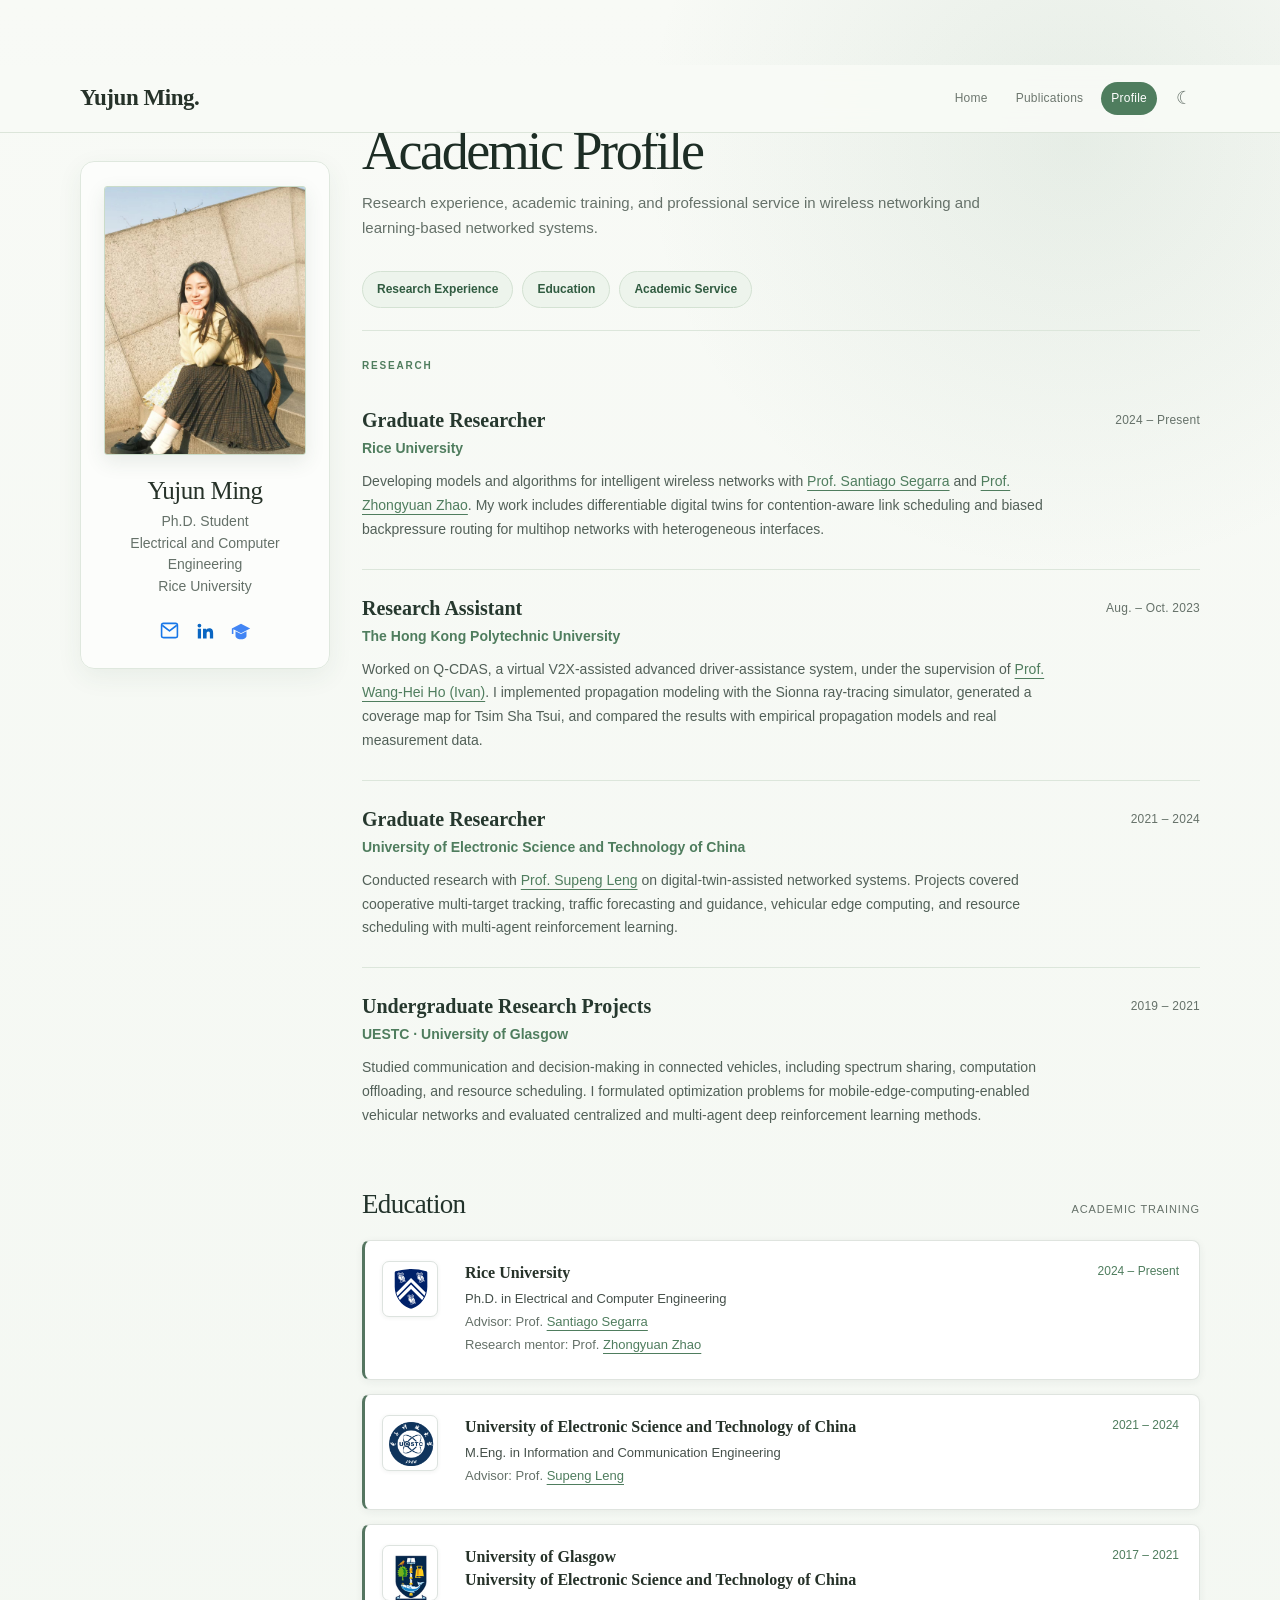
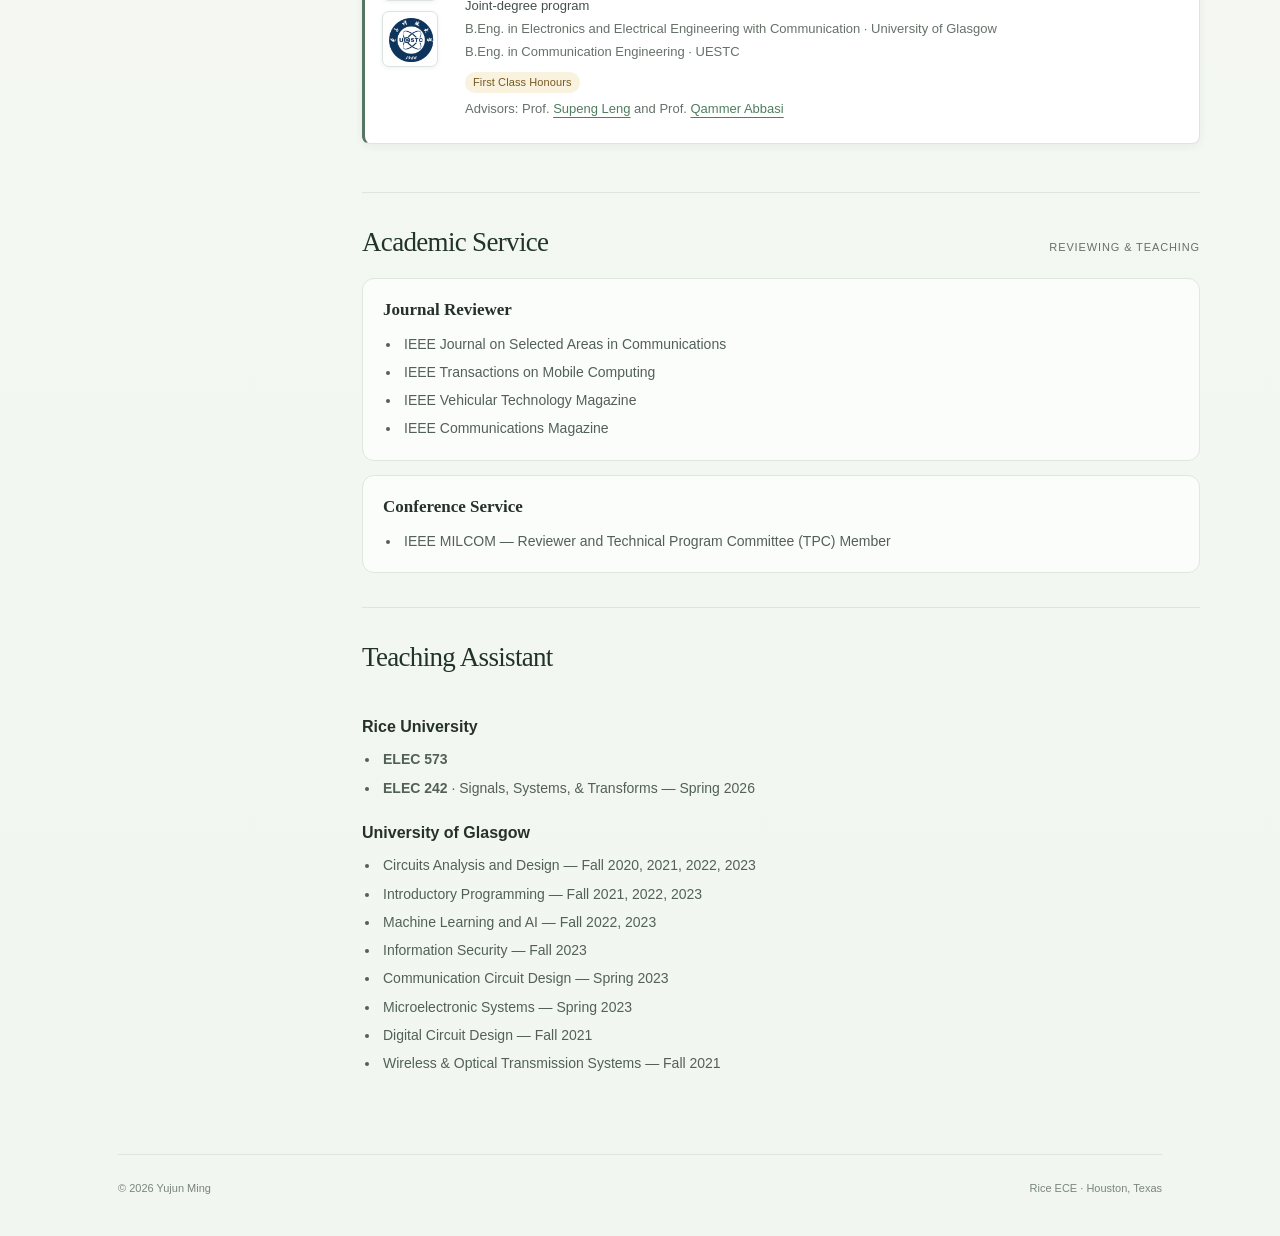
==== education.html @ 879a8ecb "Publish academic website" ====
<!doctype html>
<html lang="en">
<head>
<meta charset="utf-8">
<meta name="viewport" content="width=device-width,initial-scale=1">
<meta http-equiv="refresh" content="0; url=profile.html#education">
<link rel="canonical" href="profile.html#education">
<meta name="description" content="Yujun Ming — Ph.D. student in Electrical and Computer Engineering at Rice University. Education.">
<title>Yujun Ming · Education</title>
<style>
:root{--paper:#faf9f6;--ink:#26342f;--muted:#68716b;--line:#dfe3dc;--accent:#38694e}*{box-sizing:border-box}html{scroll-behavior:smooth;scroll-padding-top:35px}body{margin:0;background:var(--paper);color:var(--ink);font:16px/1.75 -apple-system,BlinkMacSystemFont,'Segoe UI',sans-serif}a{color:var(--accent);text-underline-offset:4px}a:hover{color:#152c1c}header{max-width:1120px;margin:auto;padding:30px 40px;display:flex;align-items:center;justify-content:space-between;border-bottom:1px solid var(--line)}.brand{font:italic 24px Georgia,serif;text-decoration:none;color:var(--ink)}nav{display:flex;gap:26px}nav a{font-size:13px;text-decoration:none;color:var(--muted)}.layout{max-width:1120px;margin:64px auto 0;padding:0 40px;display:grid;grid-template-columns:230px 1fr;gap:78px}aside{align-self:start;position:sticky;top:35px}.portrait{aspect-ratio:1;width:190px;background:#e9ede5;border-radius:50%;display:grid;place-items:center;position:relative;overflow:hidden}.portrait svg{width:100%;height:100%}.portrait-label{font-size:11px;letter-spacing:.12em;text-transform:uppercase;color:var(--muted);margin:14px 0 25px}aside h2{font:27px Georgia,serif;margin:0 0 6px}aside p{font-size:14px;margin:0;color:var(--muted)}.social{margin-top:25px;display:flex;flex-wrap:wrap;gap:8px}.social a{ text-decoration:none;font-size:12px;border:1px solid var(--line);padding:3px 10px;border-radius:4px;color:var(--muted)}.eyebrow{font-size:11px;letter-spacing:.17em;text-transform:uppercase;color:var(--accent);margin:0 0 18px}.hero h1{font:normal clamp(40px,5vw,60px)/1.12 Georgia,serif;letter-spacing:-1.7px;margin:0 0 26px}.intro{font-size:19px;line-height:1.7;max-width:610px}.editable{color:var(--muted)}.tags{display:flex;flex-wrap:wrap;gap:10px;margin:28px 0 40px}.tags span{font-size:12px;background:#eaf0e7;color:#426149;padding:4px 12px;border-radius:20px}section{border-top:1px solid var(--line);padding:34px 0 40px}section h2{font:normal 28px Georgia,serif;margin:0 0 24px}.section-head{display:flex;justify-content:space-between;align-items:baseline}.section-head small{font-size:11px;color:var(--muted);letter-spacing:.08em;text-transform:uppercase}.news{display:grid;grid-template-columns:85px 1fr;gap:20px;padding:12px 0}.date{font-size:12px;color:var(--muted);padding-top:3px}.news p{margin:0}.pub{display:grid;grid-template-columns:100px 1fr;gap:24px;padding:23px 0;border-bottom:1px solid var(--line)}.pub:last-child{border:0}.figure{height:80px;background:#edf0e9;display:grid;place-items:center;font:italic 27px Georgia,serif;color:#8c9c89;border:1px solid #dfe6da}.pub h3{font-size:17px;line-height:1.45;margin:0 0 6px;font-weight:600}.pub p{font-size:13px;color:var(--muted);margin:3px 0}.pub .venue{color:var(--accent)}.note{font-size:13px;color:var(--muted);border-left:2px solid #8eaa86;padding-left:16px}.entry{display:flex;justify-content:space-between;gap:20px;margin:22px 0}.entry strong{font-size:15px}.entry p{font-size:14px;color:var(--muted);margin:0}.contact{font:normal 29px Georgia,serif}.contact+p{color:var(--muted)}footer{max-width:1040px;margin:25px auto;padding:24px 0 38px;border-top:1px solid var(--line);display:flex;justify-content:space-between;color:var(--muted);font-size:11px}.draft{background:#edf1e9;padding:9px 20px;text-align:center;font-size:12px;color:#53674d}@media(max-width:760px){header{padding:22px}nav{gap:15px}nav a{font-size:12px}.layout{padding:0 24px;display:block;margin-top:35px}aside{position:static;margin-bottom:44px}.portrait{width:120px;float:right}.portrait-label{display:none}aside h2{padding-top:15px}.social{max-width:260px}.hero h1{font-size:43px}.intro{font-size:17px}.pub{grid-template-columns:70px 1fr;gap:15px}.figure{height:65px}footer{margin:0 24px}.entry{display:block}.section-head small{display:none}}@media(prefers-reduced-motion:reduce){html{scroll-behavior:auto}}

.entry>p{flex-shrink:0}.entry>div{max-width:82%}.honor{font-style:italic;color:var(--accent)!important}.pub-stamp{height:88px;border:1px solid #d9e1d2;background:#edf1e8;display:flex;flex-direction:column;justify-content:center;text-align:center;border-radius:3px}.pub-stamp span{font-size:9px;letter-spacing:.07em;color:#61765b}.pub-stamp b{font:normal 30px Georgia,serif;color:#536e49}.pub h3 a{color:var(--ink);text-decoration:none}.pub h3 a:hover{color:var(--accent);text-decoration:underline}.paper-links{display:flex;gap:10px;margin-top:12px}.paper-links a{font-size:11px;border:1px solid #ccd8c5;border-radius:3px;padding:1px 9px;text-decoration:none}.paper-links a:hover{background:#e4ebde}.pub .award{color:#9a6a29;font-size:12px}.scholar-link{font-size:12px}.filters{display:flex;gap:8px;margin:0 0 12px}.filters button{font:inherit;font-size:12px;padding:4px 13px;border:1px solid var(--line);border-radius:20px;background:transparent;color:var(--muted);cursor:pointer}.filters button[aria-pressed="true"]{background:var(--ink);color:var(--paper);border-color:var(--ink)}.filters button:focus-visible,a:focus-visible{outline:2px solid var(--accent);outline-offset:4px}.pub[hidden]{display:none}@media(max-width:760px){.entry>div{max-width:100%}.pub-stamp{height:70px}.pub-stamp span{font-size:8px}.pub-stamp b{font-size:26px}nav{flex-wrap:wrap;justify-content:flex-end;gap:8px 14px}header{gap:16px}.section-head{gap:12px}}

.hero h1{font-size:38px;letter-spacing:-.8px}.hero{padding-bottom:20px}.intro{font-size:17px}.layout{gap:60px;margin-top:45px}.brand{white-space:nowrap}header{gap:25px}nav{flex-wrap:wrap;justify-content:flex-end;gap:18px}nav a[aria-current="page"]{color:var(--accent);text-decoration:underline}.section-head a{font-size:12px}.directions{margin:0;padding-left:20px}.directions li{padding:7px 0}.directions strong{display:block;font-size:15px}.directions p{font-size:14px;color:var(--muted);margin:0}.page-title{font:normal 38px Georgia,serif;margin:0 0 12px}.page-intro{color:var(--muted);margin-bottom:30px}.service-note{color:var(--muted);font-size:14px}.service-list{padding-left:20px;font-size:14px}.home-education .entry p{font-size:13px}.section-head h2{margin-bottom:20px}.page-nav{display:flex;flex-wrap:wrap;gap:18px;margin:20px 0;font-size:13px}@media(max-width:760px){header{align-items:flex-start}nav{gap:7px 13px}.brand{font-size:22px}.hero h1,.page-title{font-size:33px}.layout{margin-top:28px}}
.edu-logos{display:flex;flex-wrap:wrap;align-items:center;gap:12px;margin:0 0 14px}.edu-logo{width:180px;height:56px;object-fit:contain;display:block}.logo-dark{background:#003865;padding:12px 16px;border-radius:3px}.logo-dark .edu-logo{width:174px;height:47px}.entry{padding:12px 0;gap:18px}.entry>p{padding-top:8px}@media(max-width:760px){.edu-logo{width:165px}.logo-dark .edu-logo{width:165px;height:43px}.edu-logos{gap:8px}} 
#education .edu-card{display:grid;grid-template-columns:48px minmax(0,1fr);gap:16px;margin:14px 0;padding:17px 18px;background:#f6f8f4;border:1px solid #dfe5da;border-left:3px solid #72916a;border-radius:7px;align-items:start}#education .edu-logos{display:flex;flex-direction:column;gap:10px;margin:0;width:48px;align-items:center}#education .edu-copy{max-width:none;min-width:0}#education .edu-logo{width:36px;height:40px;object-fit:contain}#education .crest-box{padding:0;background:none;display:block;width:40px;height:44px}#education .crest-crop{width:40px;height:40px;overflow:hidden;display:block;flex-shrink:0}#education .crest-crop .edu-logo{width:auto;max-width:none;height:40px;object-fit:initial;filter:brightness(0) saturate(100%) invert(17%) sepia(50%) saturate(1500%) hue-rotate(175deg)}#education .edu-copy strong{font-size:15px;line-height:1.4;display:block;margin:0 0 5px}#education .edu-copy p{font-size:13px;line-height:1.65;margin:3px 0}#education .edu-date{color:var(--accent);font-size:12px!important;margin-top:8px!important}#education .edu-copy a{font-weight:500}@media(max-width:760px){#education .edu-card{grid-template-columns:36px minmax(0,1fr);padding:14px 12px;gap:12px}#education .edu-logos{width:36px}#education .edu-logo{width:30px;height:36px}#education .crest-crop{width:34px;height:34px}#education .crest-crop .edu-logo{height:34px}}
</style>
<link rel="stylesheet" href="assets/education-polish.css">
<link rel="stylesheet" href="assets/site-v2.css">
</head>
<body>
<header>
<a class="brand" href="index.html">Yujun Ming.</a>
<nav aria-label="Main navigation">
<a href="index.html">Home</a>
<a href="publications.html">Publications</a>
<a href="profile.html" aria-current="page">Profile</a>
</nav>
</header>
<div class="layout">
<aside>
<div class="portrait">
<img src="assets/yujun-ming-profile-2026.jpg" alt="Portrait of Yujun Ming">
</div>
<h2>Yujun Ming</h2>
<p>Ph.D. Student</p>
<p>Electrical and Computer Engineering<br>Rice University</p>
<div class="social" aria-label="Contact and academic profiles">
<a href="mailto:yujun.ming@rice.edu">Email</a>
<a href="https://www.linkedin.com/in/yujun-ming-684078267/" target="_blank" rel="noopener noreferrer">LinkedIn</a>
<a href="https://scholar.google.com/citations?user=efnDJAIAAAAJ&amp;hl=en" target="_blank" rel="noopener noreferrer">Google Scholar</a>
</div>
</aside>
<main>
<h1 class="page-title">Education</h1>
<p class="education-intro">My academic training spans wireless communications, networking, and learning-based optimization.</p>
<section id="education">
<div class="entry edu-card">
<div class="edu-logos">
<span class="rice-color"><img class="edu-logo" src="assets/rice-crest.svg" alt="Rice University logo"></span>
</div>
<div class="edu-copy">
<strong>Rice University</strong>
<p>Ph.D. in Electrical and Computer Engineering</p>
<p>Advisor: Prof. <a href="https://segarra.rice.edu/" target="_blank" rel="noopener noreferrer">Santiago Segarra</a>
</p>
<p>Research mentor: Prof. <a href="https://zhongyuanzhao.com/" target="_blank" rel="noopener noreferrer">Zhongyuan Zhao</a>
</p>
<p class="edu-date">2024 – Present</p>
</div>
</div>
<div class="entry edu-card">
<div class="edu-logos">
<span class="crest-crop">
<img class="edu-logo" src="assets/uestc.png" alt="University of Electronic Science and Technology of China logo">
</span>
</div>
<div class="edu-copy">
<strong>University of Electronic Science and Technology of China</strong>
<p>M.Eng. in Information and Communication Engineering</p>
<p>Advisor: Prof. <a href="https://scholar.google.com/citations?user=opXb8LAAAAAJ&amp;hl=en" target="_blank" rel="noopener noreferrer">Supeng Leng</a>
</p>
<p class="edu-date">2021 – 2024</p>
</div>
</div>
<div class="entry edu-card">
<div class="edu-logos">
<span class="glasgow-color">
<img class="edu-logo" src="assets/glasgow-color.png" alt="University of Glasgow coat of arms">
</span>
<span class="crest-crop">
<img class="edu-logo" src="assets/uestc.png" alt="University of Electronic Science and Technology of China logo">
</span>
</div>
<div class="edu-copy">
<strong>University of Glasgow<br>University of Electronic Science and Technology of China</strong>
<p>Joint-degree program</p>
<p>B.Eng. in Electronics and Electrical Engineering with Communication · University of Glasgow</p>
<p>B.Eng. in Communication Engineering · UESTC</p>
<p class="honor">First Class Honours</p>
<p>Advisors: Prof. <a href="https://scholar.google.com/citations?user=opXb8LAAAAAJ&amp;hl=en" target="_blank" rel="noopener noreferrer">Supeng Leng</a> and Prof. <a href="https://scholar.google.com/citations?user=Q19YO5YAAAAJ&amp;hl=en" target="_blank" rel="noopener noreferrer">Qammer Abbasi</a>
</p>
<p class="edu-date">2017 – 2021</p>
</div>
</div>
</section>
</main>
</div>
<footer>
<span>© 2026 Yujun Ming</span>
<span>Rice ECE · Houston, Texas</span>
</footer>
<script>document.querySelectorAll('[data-filter]').forEach(button=>{button.addEventListener('click',()=>{document.querySelectorAll('[data-filter]').forEach(item=>item.setAttribute('aria-pressed',String(item===button)));document.querySelectorAll('.pub[data-type]').forEach(paper=>{paper.hidden=button.dataset.filter!=='all'&&paper.dataset.type!==button.dataset.filter;});});});</script>
</body>
</html>
---- assets/education-polish.css ----
/* Education layout inspired by compact academic profile pages. */
#education {
  border-top: 0;
  padding-top: 0;
}

#education .edu-card {
  position: relative;
  display: grid;
  grid-template-columns: 62px minmax(0, 1fr);
  gap: 18px;
  align-items: start;
  margin: 0 0 14px;
  padding: 20px 130px 20px 20px;
  background: #fff;
  border: 1px solid #dfe4df;
  border-left: 3px solid #557661;
  border-radius: 8px;
  box-shadow: 0 2px 8px rgba(38, 52, 47, 0.06);
}

#education .edu-card:hover {
  border-color: #cbd5cc;
  border-left-color: #315b43;
  box-shadow: 0 6px 18px rgba(38, 52, 47, 0.09);
}

#education .edu-logos {
  display: flex;
  width: 58px;
  margin: 0;
  flex-direction: column;
  align-items: center;
  gap: 10px;
}

#education .edu-logos > span,
#education .edu-logos > img {
  display: grid;
  width: 56px;
  height: 56px;
  padding: 6px;
  place-items: center;
  overflow: hidden;
  background: #fff;
  border: 1px solid #dde3df;
  border-radius: 7px;
  box-shadow: 0 1px 4px rgba(38, 52, 47, 0.07);
}

#education .edu-logos .edu-logo {
  display: block;
  width: 44px;
  height: 44px;
  max-width: none;
  object-fit: contain;
}

#education .edu-logos .crest-crop .edu-logo {
  width: auto;
  height: 44px;
  filter: brightness(0) saturate(100%) invert(17%) sepia(30%) saturate(1660%) hue-rotate(175deg);
}

#education .edu-logos .glasgow-color .edu-logo {
  width: 42px;
  height: 55px;
  object-fit: cover;
}

#education .edu-copy {
  min-width: 0;
  max-width: none;
}

#education .edu-copy strong {
  display: block;
  margin: 1px 0 5px;
  color: var(--ink);
  font: 600 16px/1.4 Georgia, serif;
}

#education .edu-copy p {
  margin: 3px 0;
  color: var(--muted);
  font-size: 13px;
  line-height: 1.55;
}

#education .edu-copy p:first-of-type {
  color: #45504a;
}

#education .edu-copy a {
  color: var(--accent);
  font-weight: 500;
}

#education .edu-date {
  position: absolute;
  top: 21px;
  right: 20px;
  margin: 0 !important;
  color: var(--accent) !important;
  font-size: 12px !important;
  white-space: nowrap;
}

#education .honor {
  display: inline-block;
  margin-top: 7px !important;
  padding: 2px 8px;
  color: #775820 !important;
  background: #f8f2df;
  border-radius: 999px;
  font-size: 11px !important;
  font-style: normal;
  letter-spacing: 0.01em;
}

.education-intro {
  max-width: 620px;
  margin: -3px 0 28px;
  color: var(--muted);
  font-size: 14px;
}

@media (max-width: 760px) {
  #education .edu-card {
    grid-template-columns: 50px minmax(0, 1fr);
    gap: 13px;
    padding: 16px 14px;
  }

  #education .edu-logos {
    width: 48px;
    gap: 8px;
  }

  #education .edu-logos > span,
  #education .edu-logos > img {
    width: 46px;
    height: 46px;
    padding: 5px;
  }

  #education .edu-logos .edu-logo,
  #education .edu-logos .crest-crop .edu-logo {
    height: 36px;
  }

  #education .edu-logos .glasgow-color .edu-logo {
    width: 35px;
    height: 45px;
  }

  #education .edu-copy strong {
    font-size: 15px;
  }

  #education .edu-date {
    position: static;
    margin-top: 8px !important;
  }
}
---- assets/site-v2.css ----
:root {
  --paper: #f4f5f7;
  --surface: #ffffff;
  --surface-soft: #f1f4f8;
  --ink: #292d31;
  --muted: #616972;
  --line: #e2e5e9;
  --accent: #2f73c9;
  --accent-dark: #1f5fae;
  --rice: #00205b;
  --gold: #9b772d;
  --shadow: 0 12px 36px rgba(31, 48, 40, 0.08);
}

* { box-sizing: border-box; }

html { scroll-behavior: smooth; scroll-padding-top: 88px; }

body {
  min-height: 100vh;
  background:
    radial-gradient(circle at 85% 7%, rgba(47, 115, 201, 0.07), transparent 25rem),
    linear-gradient(180deg, #f7f8fa 0%, var(--paper) 100%);
  color: var(--ink);
  font-size: 16px;
  line-height: 1.72;
}

a { transition: color .18s ease, background .18s ease, border-color .18s ease, transform .18s ease; }

a:focus-visible, button:focus-visible {
  outline: 3px solid rgba(47, 101, 72, .28);
  outline-offset: 3px;
}

header {
  position: sticky;
  z-index: 20;
  top: 0;
  max-width: none;
  padding: 17px max(28px, calc((100vw - 1120px) / 2));
  background: rgba(55, 60, 65, .96);
  border-bottom: 1px solid #454b50;
  backdrop-filter: blur(14px);
}

.brand {
  color: #fff;
  font-size: 23px;
  font-style: normal;
  font-weight: 600;
  letter-spacing: -.02em;
}

nav { gap: 8px; }

nav a {
  padding: 6px 10px;
  color: #68736d;
  border-radius: 999px;
  font-size: 12px;
  letter-spacing: .02em;
}

nav a { color: #c7ccd1; }
nav a:hover { color: #fff; background: #484f55; }

nav a[aria-current="page"] {
  color: #fff;
  background: #4b83c4;
  text-decoration: none;
}

.layout {
  width: calc(100% - 56px);
  max-width: 1120px;
  margin: 52px auto 0;
  padding: 0 0 56px;
  grid-template-columns: 250px minmax(0, 1fr);
  gap: 32px;
}

aside {
  top: 96px;
  padding: 24px 18px;
  background: rgba(255,255,255,.96);
  border: 1px solid #e5e8eb;
  border-radius: 14px;
  box-shadow: 0 5px 16px rgba(35, 43, 51, .07);
  text-align: center;
}

.portrait {
  margin: 0 auto;
  width: 100%;
  max-width: 202px;
  aspect-ratio: 3 / 4;
  overflow: hidden;
  border-radius: 3px;
  background:
    linear-gradient(145deg, rgba(255,255,255,.82), rgba(255,255,255,.22)),
    linear-gradient(135deg, #dce8f6, #b9cee8);
  border: 1px solid #ccdae9;
  box-shadow: 0 7px 20px rgba(35, 70, 110, .10);
}

.portrait img {
  display: block;
  width: 100%;
  height: 100%;
  object-fit: cover;
  object-position: 50% 48%;
  transform: none;
}

.portrait-monogram {
  color: #255f9f;
  font: 500 39px/1 Georgia, serif;
  letter-spacing: -.06em;
}

aside h2 { margin-top: 22px; font-size: 25px; letter-spacing: -.02em; }
aside p { line-height: 1.55; }

.social { align-items: center; justify-content: center; gap: 12px; margin-top: 22px; line-height: 0; }

.social a {
  display: inline-grid;
  align-items: center;
  justify-content: center;
  width: 24px;
  height: 24px;
  padding: 0;
  background: transparent;
  border: 0;
  border-radius: 3px;
  color: #1877e8;
  font-size: 0;
  font-weight: 700;
}

.social a::before {
  width: 20px;
  height: 20px;
  background: currentColor;
  content: "";
  -webkit-mask-position: center;
  -webkit-mask-repeat: no-repeat;
  -webkit-mask-size: contain;
  mask-position: center;
  mask-repeat: no-repeat;
  mask-size: contain;
}
.social a[href^="mailto:"]::before {
  width: 19px;
  height: 19px;
  -webkit-mask-image: url("icon-email.svg");
  mask-image: url("icon-email.svg");
}
.social a[href*="linkedin"]::before {
  width: 20px;
  height: 20px;
  -webkit-mask-image: url("icon-linkedin.svg");
  mask-image: url("icon-linkedin.svg");
}
.social a[href*="scholar"]::before {
  width: 22px;
  height: 22px;
  transform: translateY(1px);
  -webkit-mask-image: url("icon-scholar.svg");
  mask-image: url("icon-scholar.svg");
}
.social a[href*="linkedin"] { color: #0a66c2; }
.social a[href*="scholar"] { color: #4285f4; }
.social a:hover { background: transparent; border-color: transparent; color: #0758b8; transform: translateY(-2px); }

main { min-width: 0; }

.hero {
  position: relative;
  overflow: hidden;
  padding: 38px 40px 40px;
  background: #fff;
  border: 1px solid #e5e8eb;
  border-radius: 14px;
  box-shadow: 0 5px 16px rgba(35, 43, 51, .07);
}

.hero::after { display: none; }

.eyebrow {
  color: var(--accent);
  font-size: 10px;
  font-weight: 700;
  letter-spacing: .18em;
}

.hero h1 {
  max-width: 700px;
  margin: 7px 0 20px;
  color: #292d31;
  font-family: -apple-system, BlinkMacSystemFont, 'Segoe UI', sans-serif;
  font-size: clamp(28px, 3vw, 34px);
  font-weight: 700;
  line-height: 1.14;
  letter-spacing: -.035em;
}

.hero .intro { max-width: 680px; margin-bottom: 16px; color: #30363b; font-size: 16px; line-height: 1.65; }
.hero .intro strong { color: #252a2f; font-weight: 700; }
.hero-summary { max-width: 680px; margin: 0; color: #30363b; font-size: 16px; line-height: 1.65; }
.hero-summary strong { color: #252a2f; font-weight: 700; }
.about-interests { max-width: 680px; margin: 12px 0 0; padding-left: 22px; color: #30363b; font-size: 15px; line-height: 1.55; }
.about-interests li { margin: 6px 0; padding-left: 4px; }
.about-interests li::marker { color: var(--accent); }
.about-interests strong { color: #252a2f; font-weight: 700; }
.about-goal { max-width: 680px; margin: 12px 0 0; color: #30363b; font-size: 15px; line-height: 1.6; }
.about-goal strong { color: #252a2f; font-weight: 700; }

.hero-actions, .page-nav {
  display: flex;
  flex-wrap: wrap;
  gap: 9px;
  margin-top: 28px;
}

.hero-actions a, .page-nav a, .button-link {
  display: inline-flex;
  align-items: center;
  min-height: 36px;
  padding: 7px 14px;
  color: var(--accent-dark);
  background: #eef4fb;
  border: 1px solid #d7e2ef;
  border-radius: 999px;
  font-size: 12px;
  font-weight: 600;
  text-decoration: none;
}

.hero-actions a { min-height: 0; padding: 0; background: transparent; border: 0; border-radius: 0; color: var(--accent); font-weight: 500; }
.hero-actions a span { margin-right: 4px; font-size: 12px; }
.hero-actions a:first-child { color: var(--accent); background: transparent; border: 0; }
.hero-actions a:hover { color: var(--accent-dark); text-decoration: underline; transform: none; box-shadow: none; }
.page-nav a:hover, .button-link:hover { transform: translateY(-1px); box-shadow: 0 5px 14px rgba(31,48,40,.09); }

.home-page main > section {
  margin-top: 18px;
  padding: 28px 30px;
  background: rgba(255,255,255,.96);
  border: 1px solid #e5e8eb;
  border-radius: 14px;
  box-shadow: 0 5px 16px rgba(35, 43, 51, .055);
}

.home-page #news h2::before {
  -webkit-mask-image: url("icon-news.svg");
  mask-image: url("icon-news.svg");
}
.home-page #directions h2::before {
  -webkit-mask-image: url("icon-research.svg");
  mask-image: url("icon-research.svg");
}
.home-page #research h2::before { content: none; }
.home-page #education h2::before { content: "◆"; }
.home-page #service h2::before { content: "◇"; }
.home-page #news h2::before,
.home-page #directions h2::before {
  display: inline-block;
  width: 21px;
  height: 21px;
  margin-right: 8px;
  background: var(--accent);
  content: "";
  vertical-align: -.16em;
  -webkit-mask-position: center;
  -webkit-mask-repeat: no-repeat;
  -webkit-mask-size: contain;
  mask-position: center;
  mask-repeat: no-repeat;
  mask-size: contain;
}
.home-page section h2::before { margin-right: 7px; color: var(--accent); font-size: .72em; }
.hero-actions .section-icon {
  display: inline-block;
  width: 14px;
  height: 14px;
  background: currentColor;
  vertical-align: -.18em;
  -webkit-mask-position: center;
  -webkit-mask-repeat: no-repeat;
  -webkit-mask-size: contain;
  mask-position: center;
  mask-repeat: no-repeat;
  mask-size: contain;
}
.hero-actions .icon-news { -webkit-mask-image: url("icon-news.svg"); mask-image: url("icon-news.svg"); }
.hero-actions .icon-research { -webkit-mask-image: url("icon-research.svg"); mask-image: url("icon-research.svg"); }
.home-page section h2 { font-family: -apple-system, BlinkMacSystemFont, 'Segoe UI', sans-serif; font-weight: 700; letter-spacing: -.02em; }

section {
  margin-top: 22px;
  padding: 34px 0 12px;
  border-top-color: var(--line);
}

.section-head { gap: 20px; }
.section-head h2, section > h2 { color: #22332b; font-size: 27px; letter-spacing: -.025em; }
.section-head > a { flex-shrink: 0; color: var(--accent); text-decoration: none; }
.section-head > a:hover { text-decoration: underline; }

.page-title {
  margin: 0;
  color: #1d2d25;
  font-size: clamp(38px, 5vw, 54px);
  letter-spacing: -.045em;
}

.page-intro, .education-intro {
  max-width: 660px;
  margin: 8px 0 30px;
  color: var(--muted);
  font-size: 15px;
}

/* News */
.news {
  position: relative;
  grid-template-columns: 74px minmax(0, 1fr);
  gap: 18px;
  margin: 0;
  padding: 15px 18px;
  background: rgba(255,255,255,.62);
  border-bottom: 1px solid #e5eae5;
}

.news:first-of-type { border-radius: 10px 10px 0 0; }
.news:last-child { border-bottom: 0; border-radius: 0 0 10px 10px; }
.news .date { color: var(--accent); font-weight: 700; letter-spacing: .04em; }
.news p { color: #3e4b44; }

.news-scroll {
  max-height: 166px;
  overflow-y: auto;
  margin: 0;
  padding: 0 8px 0 0;
  border-block: 1px solid var(--line);
  list-style: none;
  scrollbar-width: thin;
  scrollbar-color: #a8bdac transparent;
}

.news-scroll::-webkit-scrollbar { width: 6px; }
.news-scroll::-webkit-scrollbar-track { background: transparent; }
.news-scroll::-webkit-scrollbar-thumb { background: #a8bdac; border-radius: 999px; }

.news-scroll .news {
  display: block;
  min-height: 0;
  padding: 9px 5px 9px 3px;
  background: transparent;
  border-radius: 0;
  font-size: 13.5px;
  line-height: 1.48;
}

.news-scroll .news:first-of-type,
.news-scroll .news:last-child { border-radius: 0; }
.news-scroll .news .date {
  display: inline-block;
  min-width: 59px;
  padding: 0;
  font-size: 10.5px;
  white-space: nowrap;
}
.news-scroll .news p { display: inline; margin: 0; }
.news-emoji { margin-right: 3px; font-size: 13px; }
.news-links { display: inline-flex; gap: 7px; margin-left: 5px; white-space: nowrap; }
.news-links a { color: var(--accent); font-size: 11.5px; font-weight: 700; text-decoration: underline; text-underline-offset: 3px; }
.news-links a:hover { color: var(--accent-dark); }
.news-milestone p { font-weight: 650; color: var(--ink); }

/* Research directions */
.directions {
  display: grid;
  grid-template-columns: repeat(3, minmax(0, 1fr));
  gap: 12px;
  padding: 0;
  list-style: none;
  counter-reset: direction;
}

.directions li {
  position: relative;
  min-height: 184px;
  padding: 56px 19px 18px;
  background: linear-gradient(145deg, #ffffff, #f3f6fa);
  border: 1px solid #e0e5eb;
  border-radius: 12px;
  counter-increment: direction;
}

.directions li::before {
  position: absolute;
  top: 16px;
  left: 18px;
  color: #5685ba;
  font: 500 26px/1 Georgia, serif;
  content: "0" counter(direction);
}

.directions strong { color: #30363b; font: 600 16px/1.4 Georgia, serif; }
.directions p { margin-top: 8px; line-height: 1.55; }

/* Publications */
.pub {
  grid-template-columns: 84px minmax(0, 1fr);
  gap: 20px;
  margin: 0 0 12px;
  padding: 19px;
  background: rgba(255,255,255,.74);
  border: 1px solid #e0e5ea;
  border-radius: 12px;
  box-shadow: 0 5px 18px rgba(31,48,40,.045);
}

.pub:hover { border-color: #bfd2e8; box-shadow: 0 9px 24px rgba(40,74,110,.075); }

.pub-stamp {
  width: 84px;
  height: 78px;
  background: linear-gradient(145deg, #e8f1fb, #f7f9fc);
  border-color: #d3e0ee;
  border-radius: 8px;
}

.pub-stamp b { color: var(--accent-dark); font-size: 27px; }
.pub h3 { margin-bottom: 7px; font-size: 16px; }
.pub h3 a { line-height: 1.42; }
.pub .authors { color: #536159; }
.pub .venue { color: var(--accent); font-weight: 500; }
.pub p { line-height: 1.48; }
.publications-page .pub-summary {
  margin: 9px 0 11px;
  max-width: 68ch;
  color: #56635b;
  font-size: 12.5px;
  line-height: 1.55;
}

.paper-links a {
  padding: 3px 10px;
  background: #f1f6fc;
  border-color: #d7e2ef;
  border-radius: 999px;
}
.paper-links { flex-wrap: wrap; }

/* Compact homepage publication list. */
.home-page #research .service-note { margin: -8px 0 14px; }
.home-page #research .scholar-note {
  margin: -7px 0 12px;
  color: var(--muted);
  font-size: 12.5px;
}
.home-page #research .scholar-note a {
  color: var(--accent);
  font-weight: 650;
  text-decoration: underline;
  text-underline-offset: 3px;
}
.section-kicker {
  margin: 0 0 8px;
  color: var(--accent);
  font: 700 11px/1.3 -apple-system, BlinkMacSystemFont, 'Segoe UI', sans-serif;
  letter-spacing: .16em;
  text-transform: uppercase;
}
.home-pub-year {
  margin: 18px 0 2px;
  color: var(--accent);
  font: 700 13px/1.3 -apple-system, BlinkMacSystemFont, 'Segoe UI', sans-serif;
  letter-spacing: .08em;
}
.home-pub-item { padding: 10px 0 14px; border-bottom: 1px solid var(--line); }
.home-pub-item:last-child { padding-bottom: 2px; border-bottom: 0; }
.home-pub-item h3 { margin: 0 0 5px; font-size: 16px; line-height: 1.42; }
.home-pub-item h3 a { color: var(--ink); text-decoration: none; }
.home-pub-item h3 a:hover { color: var(--accent); text-decoration: underline; }
.home-pub-item p { margin: 3px 0; font-size: 13px; line-height: 1.48; }
.home-pub-item .authors { color: #536159; }
.home-pub-item .paper-tags {
  display: flex;
  flex-wrap: wrap;
  gap: 5px;
  margin: 7px 0 6px;
}
.paper-tags span {
  padding: 2px 8px;
  color: var(--accent-dark);
  background: #f0f6f1;
  border: 1px solid #cddfd1;
  border-radius: 999px;
  font-size: 10.5px;
  font-weight: 650;
  line-height: 1.45;
}
.home-pub-item .venue { color: var(--accent); }
.home-pub-links { display: inline-flex; flex-wrap: wrap; gap: 10px; margin-left: 8px; }
.home-pub-links a { color: var(--accent); font-size: 12px; font-weight: 600; text-decoration: underline; text-underline-offset: 3px; }

/* Full publications page: one illustrated card per paper. */
.publications-page .pub {
  grid-template-columns: 260px minmax(0, 1fr);
  gap: 26px;
  align-items: center;
  padding: 20px;
}
.pub-thumb {
  width: 260px;
  aspect-ratio: 8 / 5;
  overflow: hidden;
  background: #edf4ef;
  border: 1px solid #d6e2d7;
  border-radius: 9px;
}
.pub-thumb.wide-figure { aspect-ratio: 820 / 458; background: #fff; }
.pub-thumb img { display: block; width: 100%; height: 100%; object-fit: contain; }
.pub-thumb-text {
  display: grid;
  place-items: center;
  padding: 14px;
  color: var(--accent);
  background: linear-gradient(145deg, #f4f8f4, #e4eee5);
  font: 700 14px/1.45 -apple-system, BlinkMacSystemFont, 'Segoe UI', sans-serif;
  text-align: center;
}

.filters { margin: 0 0 20px; }
.filters button { background: rgba(255,255,255,.7); }
.filters button[aria-pressed="true"] { background: var(--accent); border-color: var(--accent); }

/* Education */
#education .edu-card { transition: border-color .18s ease, box-shadow .18s ease, transform .18s ease; }
#education .edu-card:hover { transform: translateY(-2px); }

.honors-section .entry {
  align-items: center;
  margin: 0 0 9px;
  padding: 14px 16px;
  background: rgba(255,255,255,.68);
  border: 1px solid #e0e6e0;
  border-radius: 9px;
}

.honors-section .entry strong { font-size: 14px; }
.honors-section .entry > p { color: var(--accent); font-size: 12px; }

/* Service */
.service-grid {
  display: grid;
  grid-template-columns: 1.3fr .7fr;
  gap: 14px;
}

.service-card {
  padding: 20px;
  background: rgba(255,255,255,.72);
  border: 1px solid #e0e5ea;
  border-radius: 12px;
}

.service-card h3 { margin: 0 0 12px; color: #30363b; font: 600 17px/1.35 Georgia, serif; }
.service-list { display: grid; gap: 7px; margin: 0; padding-left: 18px; color: #526058; }
.service-list li { padding-left: 3px; line-height: 1.52; }
.teaching-list { grid-template-columns: repeat(2, minmax(0, 1fr)); }

.service-section .service-grid,
.teaching-section .teaching-list {
  grid-template-columns: 1fr;
}
.teaching-group { margin-top: 20px; }
.teaching-group h3 { margin: 0 0 9px; font-size: 16px; }
.teaching-group .teaching-list { display: grid; grid-template-columns: 1fr; gap: 7px; margin: 0; }

/* Experience */
.experience-section { padding-top: 26px; }

.experience-section > .eyebrow { margin-bottom: 8px; }

.experience-entry {
  padding: 25px 0 27px;
  border-bottom: 1px solid var(--line);
}

.experience-entry:last-child { border-bottom: 0; }

.experience-head {
  display: flex;
  align-items: flex-start;
  justify-content: space-between;
  gap: 24px;
  margin-bottom: 10px;
}

.experience-head h2 {
  margin: 0 0 2px;
  color: #26382e;
  font: 600 20px/1.35 Georgia, serif;
}

.experience-org {
  margin: 0;
  color: var(--accent);
  font-size: 14px;
  font-weight: 600;
}

.experience-head time {
  flex: 0 0 auto;
  padding-top: 3px;
  color: var(--muted);
  font-size: 12px;
  letter-spacing: .02em;
}

.experience-entry > p {
  max-width: 700px;
  margin: 0;
  color: #526058;
  font-size: 14px;
  line-height: 1.7;
}

/* Contact */
.contact-panel {
  margin-top: 18px;
  padding: 28px 30px;
  background: rgba(255,255,255,.96);
  border: 1px solid #dfe8de;
  border-radius: 14px;
  color: var(--ink);
}

.contact-panel h2 { margin: 3px 0 10px; color: var(--ink); }
.contact-panel p { max-width: none; margin: 0; color: #526058; }
.contact-panel .eyebrow { margin: 0 0 2px; color: var(--accent); }
.contact-panel a { color: var(--accent); font-weight: 600; }

footer {
  max-width: 1044px;
  margin: 12px auto 0;
  padding: 24px 0 38px;
  color: #7a857f;
}

@media (max-width: 900px) {
  .layout { gap: 26px; grid-template-columns: 214px minmax(0,1fr); }
  .directions { grid-template-columns: 1fr; }
  .directions li { min-height: 0; }
}

@media (max-width: 760px) {
  header { display: block; padding: 12px 20px 10px; }
  .brand { display: block; margin-bottom: 9px; }
  nav {
    justify-content: flex-start;
    flex-wrap: nowrap;
    gap: 2px;
    overflow-x: auto;
    padding-bottom: 2px;
    scrollbar-width: none;
  }
  nav::-webkit-scrollbar { display: none; }
  nav a { flex: 0 0 auto; padding: 5px; font-size: 11px; }
  .layout { display: block; width: auto; margin-top: 18px; padding: 0 20px 40px; }
  aside { display: block; padding: 24px 20px 26px; text-align: center; }
  .portrait { float: none; width: 150px; max-width: none; margin: 0 auto; }
  .portrait-label { display: none; }
  aside h2 { margin: 16px 0 3px; padding: 0; font-size: 23px; }
  aside > p { margin-inline: auto; }
  .social { margin-top: 15px; }
  .hero { padding: 29px 24px 31px; border-radius: 14px; }
  .hero h1 { font-size: 34px; }
  .hero .intro { font-size: 17px; }
  section { margin-top: 16px; padding-top: 28px; }
  .section-head { align-items: flex-start; }
  .directions { gap: 9px; }
  .pub { grid-template-columns: 66px minmax(0,1fr); gap: 13px; padding: 14px; }
  .pub-stamp { width: 66px; height: 65px; }
  .pub-stamp span { font-size: 7px; }
  .pub-stamp b { font-size: 22px; }
  .service-grid { grid-template-columns: 1fr; }
  .teaching-list { grid-template-columns: 1fr; }
  .experience-head { display: block; }
  .experience-head time { display: block; margin-top: 5px; }
  .contact-panel { padding: 25px 22px; }
  .publications-page .pub { grid-template-columns: 140px minmax(0,1fr); gap: 15px; padding: 14px; }
  .publications-page .pub-thumb { width: 140px; }
  .home-pub-links { display: flex; margin: 7px 0 0; }
  footer { margin: 0 20px; }
}

@media (max-width: 480px) {
  .publications-page .pub { grid-template-columns: 1fr; }
  .publications-page .pub-thumb { width: 100%; max-width: 320px; }
}

@media (prefers-reduced-motion: reduce) {
  *, *::before, *::after { scroll-behavior: auto !important; transition: none !important; }
}

/* Light sage theme */
:root {
  --paper: #f3f7f2;
  --surface: #fcfdfb;
  --surface-soft: #edf4ec;
  --ink: #263229;
  --muted: #657169;
  --line: #dce6db;
  --accent: #4f7d5e;
  --accent-dark: #315c41;
  --shadow: 0 8px 26px rgba(48, 78, 58, .07);
}

body {
  background:
    radial-gradient(circle at 84% 5%, rgba(105, 147, 116, .12), transparent 27rem),
    linear-gradient(180deg, #f8faf6 0%, #f1f6f0 100%);
}

header {
  background: rgba(248, 250, 246, .94);
  border-bottom-color: #dce5da;
}

.brand { color: var(--ink); }
nav a { color: #6d776f; }
nav a:hover { color: var(--accent-dark); background: #e8f0e6; }
nav a[aria-current="page"] { color: #fff; background: var(--accent); }

aside,
.hero,
.home-page main > section {
  background: rgba(252, 253, 251, .96);
  border-color: #dfe8de;
  box-shadow: var(--shadow);
}

.portrait {
  background:
    linear-gradient(145deg, rgba(255,255,255,.82), rgba(255,255,255,.24)),
    linear-gradient(135deg, #dce9db, #bed3bf);
  border-color: #cadcc9;
  box-shadow: 0 7px 20px rgba(48, 82, 58, .10);
}

.portrait-monogram { color: var(--accent-dark); }
.social a { background: transparent; border-color: transparent; }
.social a:hover { background: transparent; border-color: transparent; }

.hero h1,
.hero .intro strong,
.hero-summary strong,
.about-goal strong,
.directions strong,
.service-card h3 { color: var(--ink); }

.hero .intro,
.hero-summary,
.about-interests,
.about-goal { color: #344139; }

.hero-actions a,
.hero-actions a:first-child { color: var(--accent); }

.directions li {
  background: linear-gradient(145deg, #fdfefc, #f0f5ef);
  border-color: #dfe8de;
}

.directions li::before { color: #789780; }

.pub,
.service-card,
.honors-section .entry {
  border-color: #dfe7df;
}

.pub:hover { border-color: #bdd1bf; box-shadow: 0 9px 24px rgba(48, 82, 58, .075); }
.pub-stamp { background: linear-gradient(145deg, #e9f2e8, #f8faf6); border-color: #d4e2d3; }
.paper-links a { background: #f0f6ef; border-color: #d5e3d4; }
.page-nav a, .button-link { background: #edf4ec; border-color: #d4e2d3; }

.contact-panel { background: rgba(252, 253, 251, .96); }
.contact-panel p { color: #526058; }
.contact-panel .eyebrow { color: var(--accent); }

/* Theme switch */
.theme-toggle {
  display: inline-grid;
  flex: 0 0 auto;
  place-items: center;
  width: 32px;
  height: 32px;
  margin-left: 3px;
  padding: 0;
  color: #647068;
  background: transparent;
  border: 1px solid transparent;
  border-radius: 50%;
  font: 18px/1 Georgia, serif;
  cursor: pointer;
  transition: color .18s ease, background .18s ease, border-color .18s ease, transform .18s ease;
}

.theme-toggle:hover {
  color: var(--accent-dark);
  background: #e7efe5;
  border-color: #d4e1d2;
  transform: translateY(-1px);
}

/* Dark theme */
html[data-theme="dark"] {
  --paper: #111813;
  --surface: #18211b;
  --surface-soft: #1d2921;
  --ink: #e6eee8;
  --muted: #a8b6ac;
  --line: #34433a;
  --accent: #91c09d;
  --accent-dark: #b8ddc0;
  --shadow: 0 9px 28px rgba(0, 0, 0, .22);
}

html[data-theme="dark"] body {
  background:
    radial-gradient(circle at 84% 5%, rgba(105, 155, 118, .12), transparent 27rem),
    linear-gradient(180deg, #141c16 0%, #101712 100%);
  color: var(--ink);
}

html[data-theme="dark"] header {
  background: rgba(18, 25, 20, .94);
  border-bottom-color: #334138;
}

html[data-theme="dark"] .brand { color: #f0f4f1; }
html[data-theme="dark"] nav a { color: #acb8af; }
html[data-theme="dark"] nav a:hover { color: #eff5f0; background: #253329; }
html[data-theme="dark"] nav a[aria-current="page"] { color: #102016; background: #9ac7a5; }

html[data-theme="dark"] .theme-toggle { color: #c9d5cc; }
html[data-theme="dark"] .theme-toggle:hover { color: #fff; background: #26352b; border-color: #3b4d41; }

html[data-theme="dark"] aside,
html[data-theme="dark"] .hero,
html[data-theme="dark"] .home-page main > section {
  background: rgba(25, 35, 28, .96);
  border-color: #34443a;
  box-shadow: var(--shadow);
}

html[data-theme="dark"] .portrait {
  background:
    linear-gradient(145deg, rgba(255,255,255,.07), rgba(255,255,255,.01)),
    linear-gradient(135deg, #2c4032, #203128);
  border-color: #405446;
  box-shadow: 0 7px 20px rgba(0,0,0,.18);
}

html[data-theme="dark"] .portrait-monogram { color: #b7d7bf; }
html[data-theme="dark"] .social a { color: #7bb7ff; background: transparent; border-color: transparent; }
html[data-theme="dark"] .social a:hover { color: #acd1ff; background: transparent; border-color: transparent; }

html[data-theme="dark"] .page-title,
html[data-theme="dark"] .hero h1,
html[data-theme="dark"] .hero .intro strong,
html[data-theme="dark"] .hero-summary strong,
html[data-theme="dark"] .about-interests strong,
html[data-theme="dark"] .about-goal strong,
html[data-theme="dark"] .section-head h2,
html[data-theme="dark"] section > h2,
html[data-theme="dark"] .directions strong,
html[data-theme="dark"] .service-card h3,
html[data-theme="dark"] .experience-head h2,
html[data-theme="dark"] .pub h3 a,
html[data-theme="dark"] #education .edu-copy strong {
  color: var(--ink);
}

html[data-theme="dark"] .hero .intro,
html[data-theme="dark"] .hero-summary,
html[data-theme="dark"] .about-interests,
html[data-theme="dark"] .about-goal,
html[data-theme="dark"] .news p,
html[data-theme="dark"] .experience-entry > p,
html[data-theme="dark"] .service-list,
html[data-theme="dark"] #education .edu-copy p {
  color: #c2cec5;
}

html[data-theme="dark"] .news,
html[data-theme="dark"] .pub,
html[data-theme="dark"] .service-card,
html[data-theme="dark"] #education .edu-card,
html[data-theme="dark"] .honors-section .entry {
  background: rgba(27, 38, 30, .92);
  border-color: #36473c;
}

html[data-theme="dark"] .directions li {
  background: linear-gradient(145deg, #1b261e, #172119);
  border-color: #35463a;
}

html[data-theme="dark"] .pub-stamp {
  background: linear-gradient(145deg, #24352a, #1b281f);
  border-color: #3a4e40;
}

html[data-theme="dark"] .paper-links a,
html[data-theme="dark"] .page-nav a,
html[data-theme="dark"] .button-link {
  color: #b7d8bf;
  background: #233229;
  border-color: #3a4c40;
}
html[data-theme="dark"] .home-pub-item { border-bottom-color: #34433a; }
html[data-theme="dark"] .home-pub-item h3 a { color: var(--ink); }
html[data-theme="dark"] .home-pub-item .authors { color: #b8c5bb; }
html[data-theme="dark"] .paper-tags span { color: #b8d8c0; background: #1d2b22; border-color: #3a4c40; }
html[data-theme="dark"] .publications-page .pub-summary { color: #b8c5bb; }
html[data-theme="dark"] .pub-thumb { background: #1d2b22; border-color: #3a4c40; }

html[data-theme="dark"] .filters button { color: #b8c5bb; background: #1b271f; border-color: #3a493f; }
html[data-theme="dark"] .filters button[aria-pressed="true"] { color: #132018; background: #9ac7a5; border-color: #9ac7a5; }
html[data-theme="dark"] footer { color: #89988e; border-top-color: #34433a; }
html[data-theme="dark"] .contact-panel { background: rgba(25, 35, 28, .96); border-color: #34443a; }
html[data-theme="dark"] .contact-panel h2 { color: var(--ink); }
html[data-theme="dark"] .contact-panel p { color: #c2cec5; }
html[data-theme="dark"] .contact-panel a { color: #a9d4b4; }

@media (max-width: 760px) {
  .theme-toggle { width: 30px; height: 30px; font-size: 17px; }
  .portrait {
    width: 170px;
    aspect-ratio: 4 / 5;
    border-radius: 50%;
  }
  .portrait img { object-position: 50% 47%; }
  .social {
    width: 100%;
    justify-content: center;
    gap: 18px;
    margin: 19px auto 0;
  }
  .social a { width: 32px; height: 32px; }
  .social a[href^="mailto:"]::before { width: 25px; height: 25px; }
  .social a[href*="linkedin"]::before { width: 26px; height: 26px; }
  .social a[href*="scholar"]::before { width: 29px; height: 29px; }
}
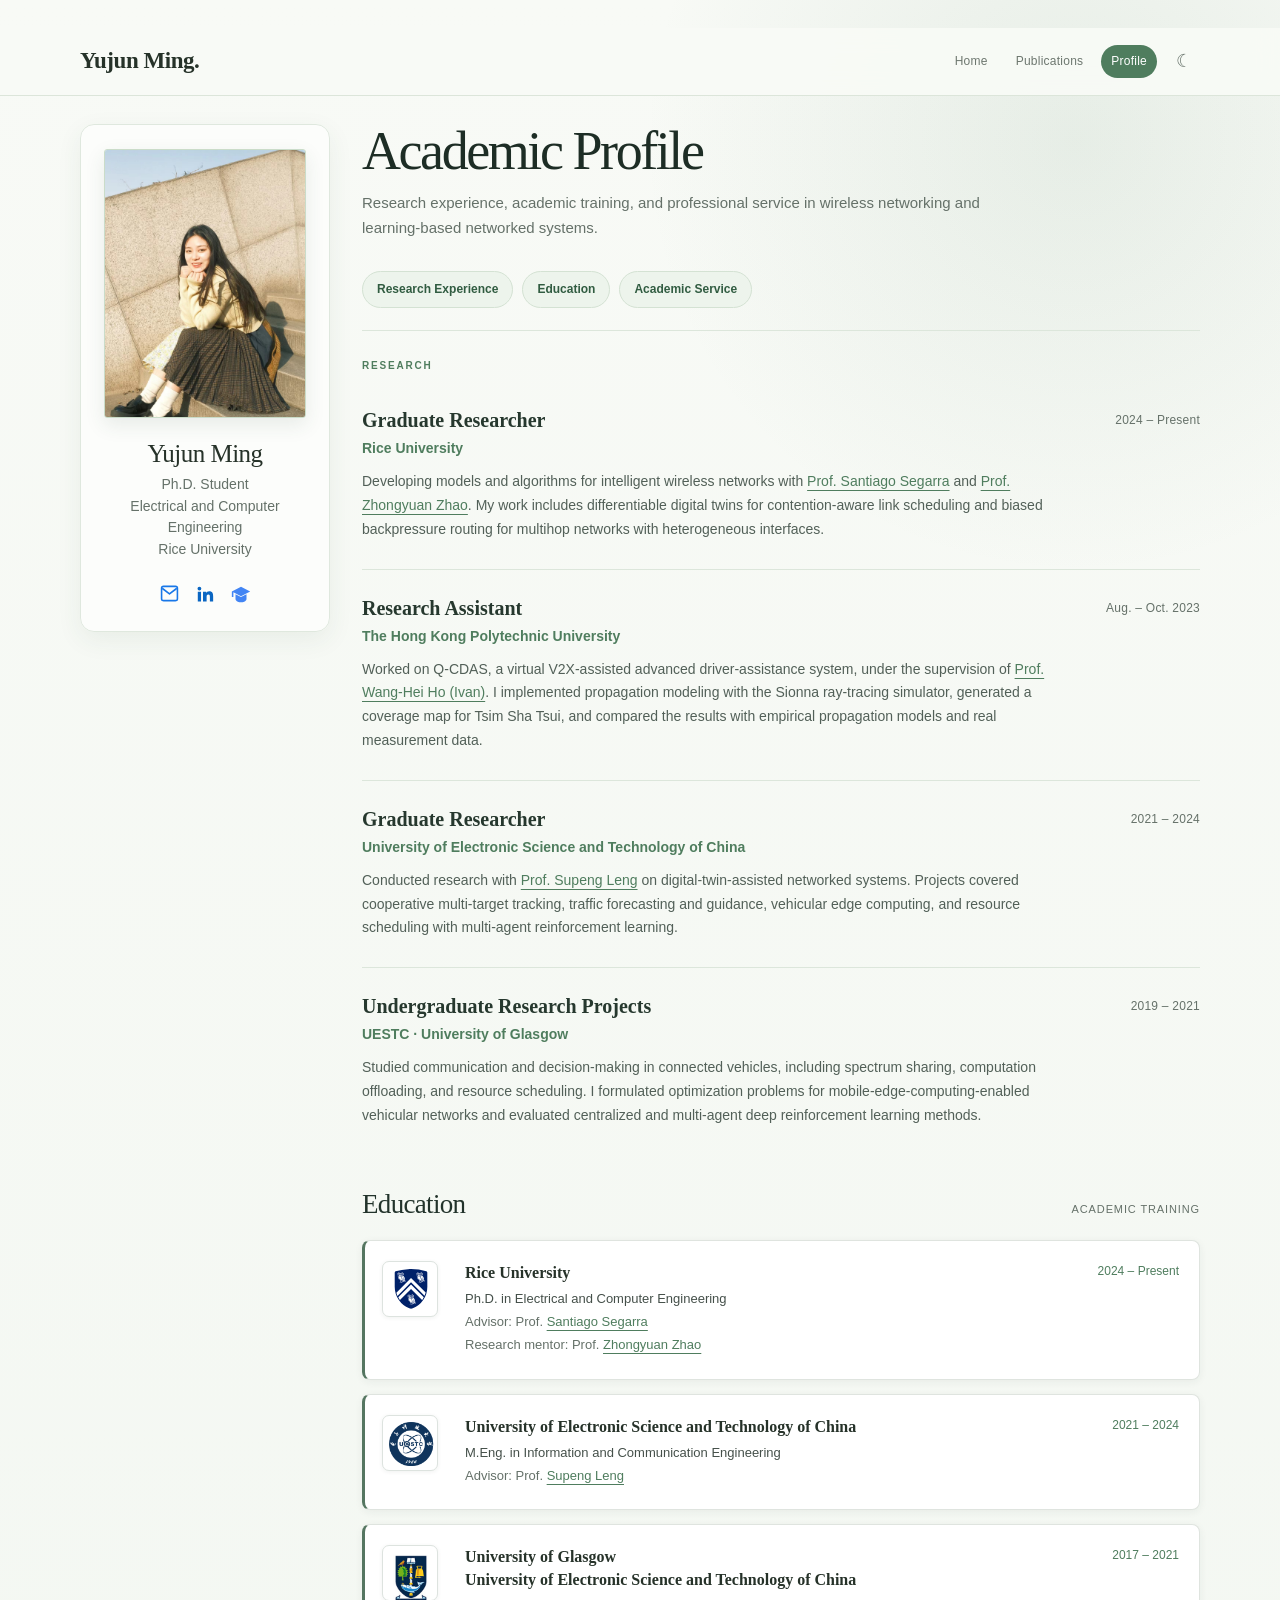
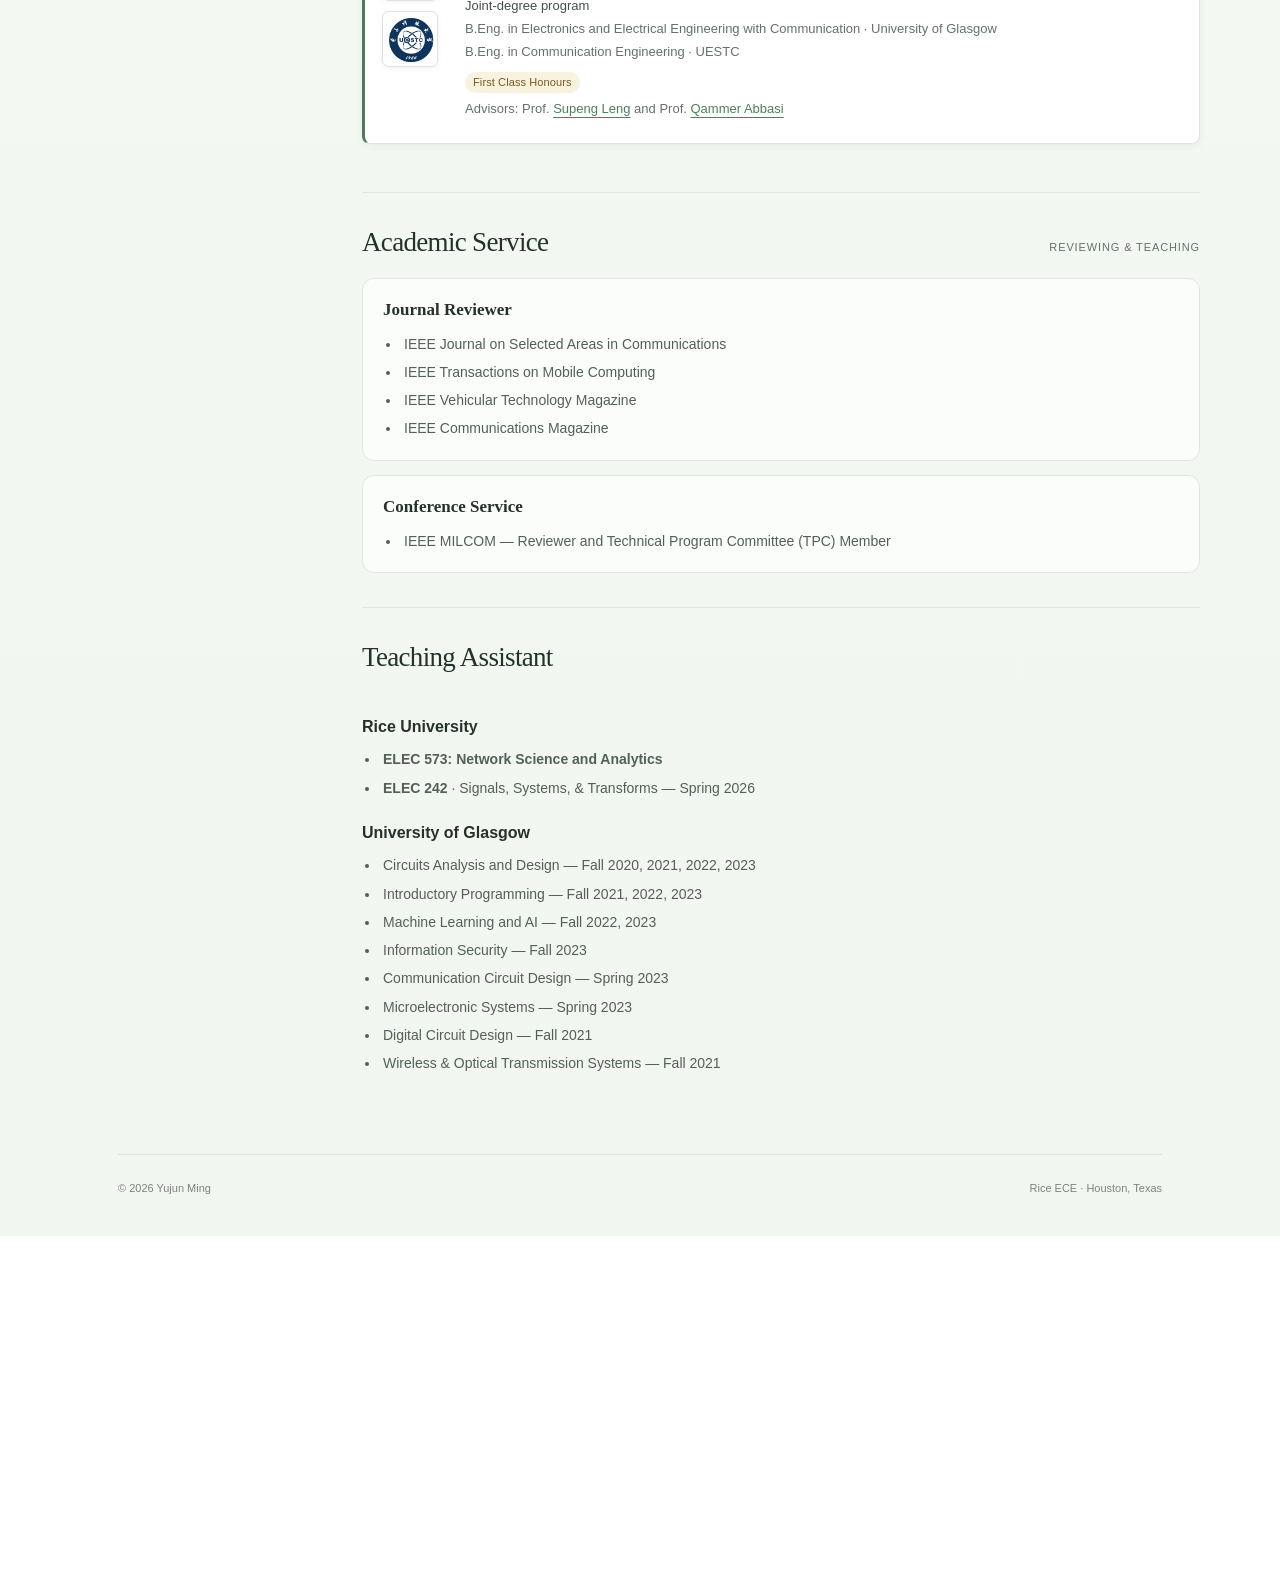
==== commit de510e63: "Refresh publication layout assets" ====
--- a/education.html
+++ b/education.html
@@ -17,7 +17,7 @@
 #education .edu-card{display:grid;grid-template-columns:48px minmax(0,1fr);gap:16px;margin:14px 0;padding:17px 18px;background:#f6f8f4;border:1px solid #dfe5da;border-left:3px solid #72916a;border-radius:7px;align-items:start}#education .edu-logos{display:flex;flex-direction:column;gap:10px;margin:0;width:48px;align-items:center}#education .edu-copy{max-width:none;min-width:0}#education .edu-logo{width:36px;height:40px;object-fit:contain}#education .crest-box{padding:0;background:none;display:block;width:40px;height:44px}#education .crest-crop{width:40px;height:40px;overflow:hidden;display:block;flex-shrink:0}#education .crest-crop .edu-logo{width:auto;max-width:none;height:40px;object-fit:initial;filter:brightness(0) saturate(100%) invert(17%) sepia(50%) saturate(1500%) hue-rotate(175deg)}#education .edu-copy strong{font-size:15px;line-height:1.4;display:block;margin:0 0 5px}#education .edu-copy p{font-size:13px;line-height:1.65;margin:3px 0}#education .edu-date{color:var(--accent);font-size:12px!important;margin-top:8px!important}#education .edu-copy a{font-weight:500}@media(max-width:760px){#education .edu-card{grid-template-columns:36px minmax(0,1fr);padding:14px 12px;gap:12px}#education .edu-logos{width:36px}#education .edu-logo{width:30px;height:36px}#education .crest-crop{width:34px;height:34px}#education .crest-crop .edu-logo{height:34px}}
 </style>
 <link rel="stylesheet" href="assets/education-polish.css">
-<link rel="stylesheet" href="assets/site-v2.css">
+<link rel="stylesheet" href="assets/site-v2.css?v=20261019-1">
 </head>
 <body>
 <header>
--- a/assets/site-v2.css
+++ b/assets/site-v2.css
@@ -511,13 +511,13 @@
 
 /* Full publications page: one illustrated card per paper. */
 .publications-page .pub {
-  grid-template-columns: 260px minmax(0, 1fr);
+  grid-template-columns: 340px minmax(0, 1fr);
   gap: 26px;
   align-items: center;
   padding: 20px;
 }
 .pub-thumb {
-  width: 260px;
+  width: 340px;
   aspect-ratio: 8 / 5;
   overflow: hidden;
   background: #edf4ef;
@@ -652,6 +652,11 @@
   margin: 12px auto 0;
   padding: 24px 0 38px;
   color: #7a857f;
+}
+
+@media (max-width: 1050px) {
+  .publications-page .pub { grid-template-columns: 280px minmax(0,1fr); gap: 20px; }
+  .publications-page .pub-thumb { width: 280px; }
 }
 
 @media (max-width: 900px) {
@@ -695,15 +700,15 @@
   .experience-head { display: block; }
   .experience-head time { display: block; margin-top: 5px; }
   .contact-panel { padding: 25px 22px; }
-  .publications-page .pub { grid-template-columns: 140px minmax(0,1fr); gap: 15px; padding: 14px; }
-  .publications-page .pub-thumb { width: 140px; }
+  .publications-page .pub { grid-template-columns: 220px minmax(0,1fr); gap: 18px; padding: 14px; }
+  .publications-page .pub-thumb { width: 220px; }
   .home-pub-links { display: flex; margin: 7px 0 0; }
   footer { margin: 0 20px; }
 }
 
 @media (max-width: 480px) {
   .publications-page .pub { grid-template-columns: 1fr; }
-  .publications-page .pub-thumb { width: 100%; max-width: 320px; }
+  .publications-page .pub-thumb { width: 100%; max-width: 360px; }
 }
 
 @media (prefers-reduced-motion: reduce) {
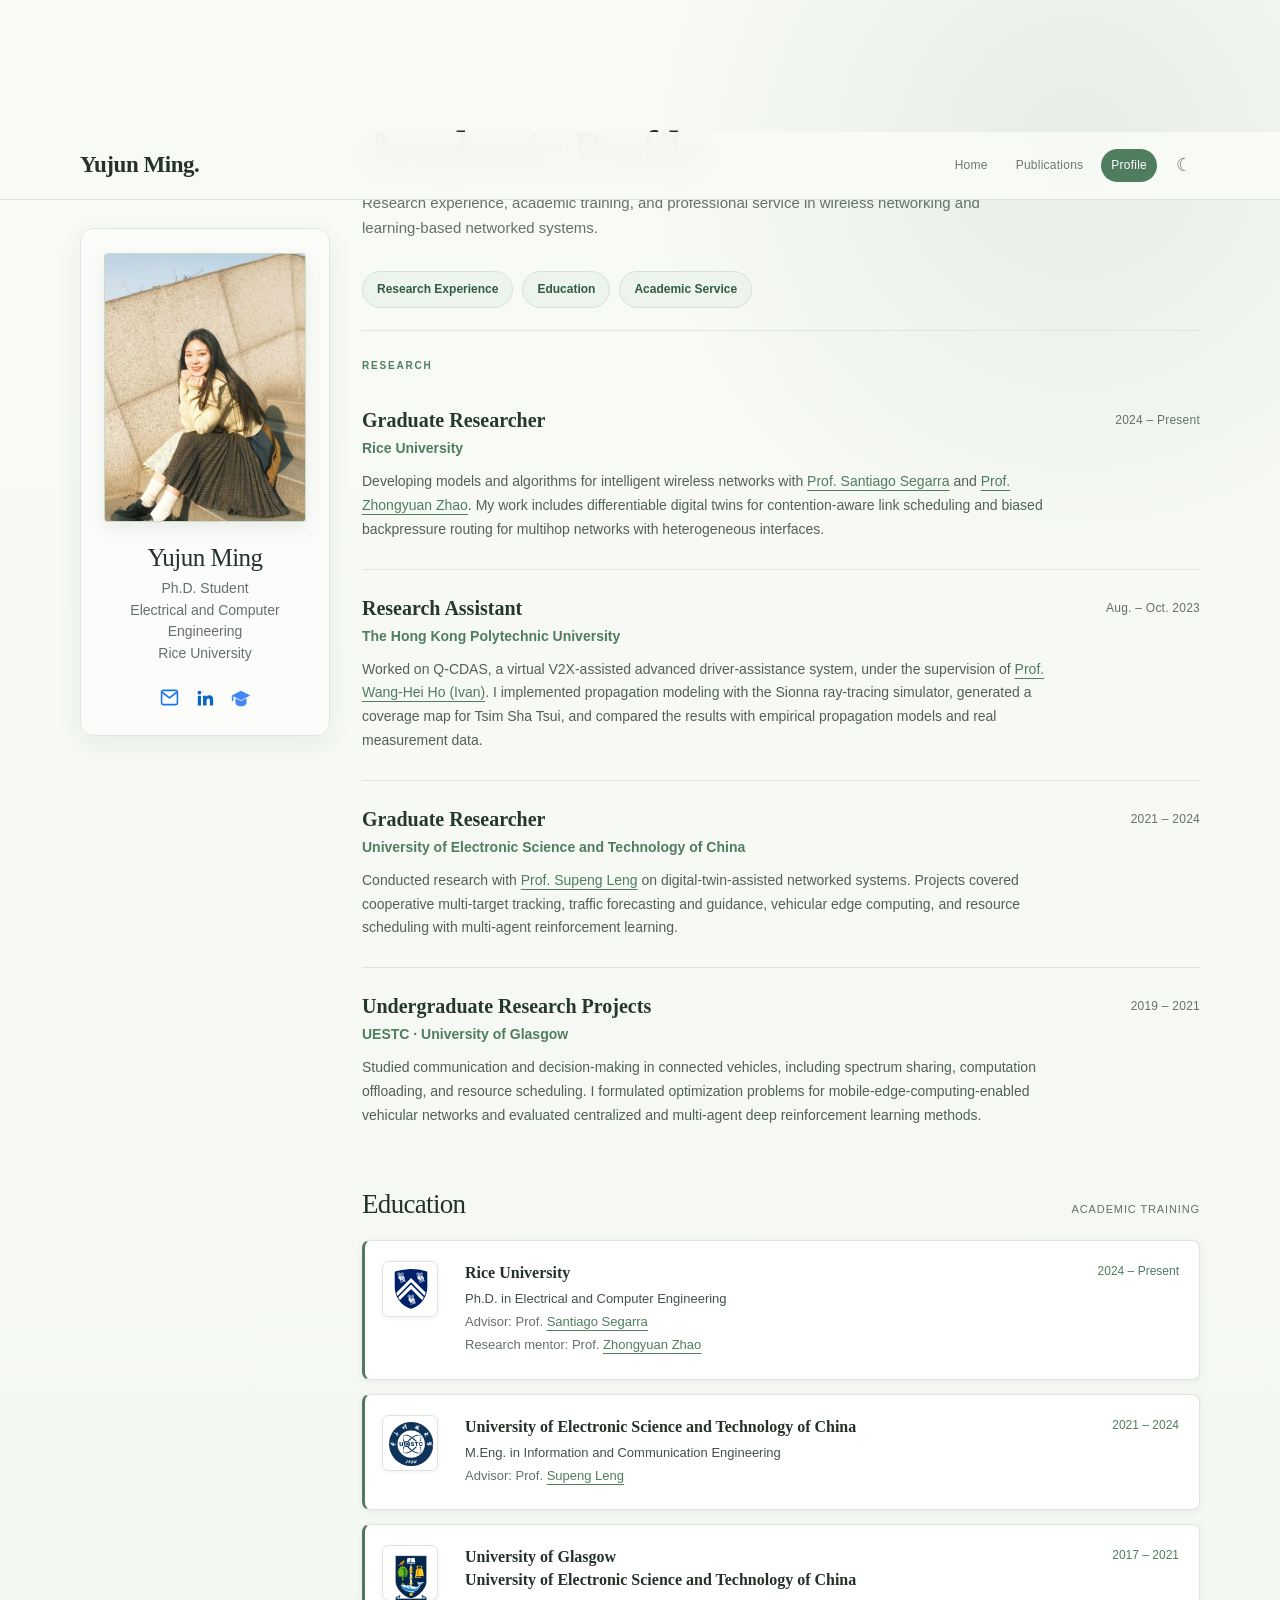
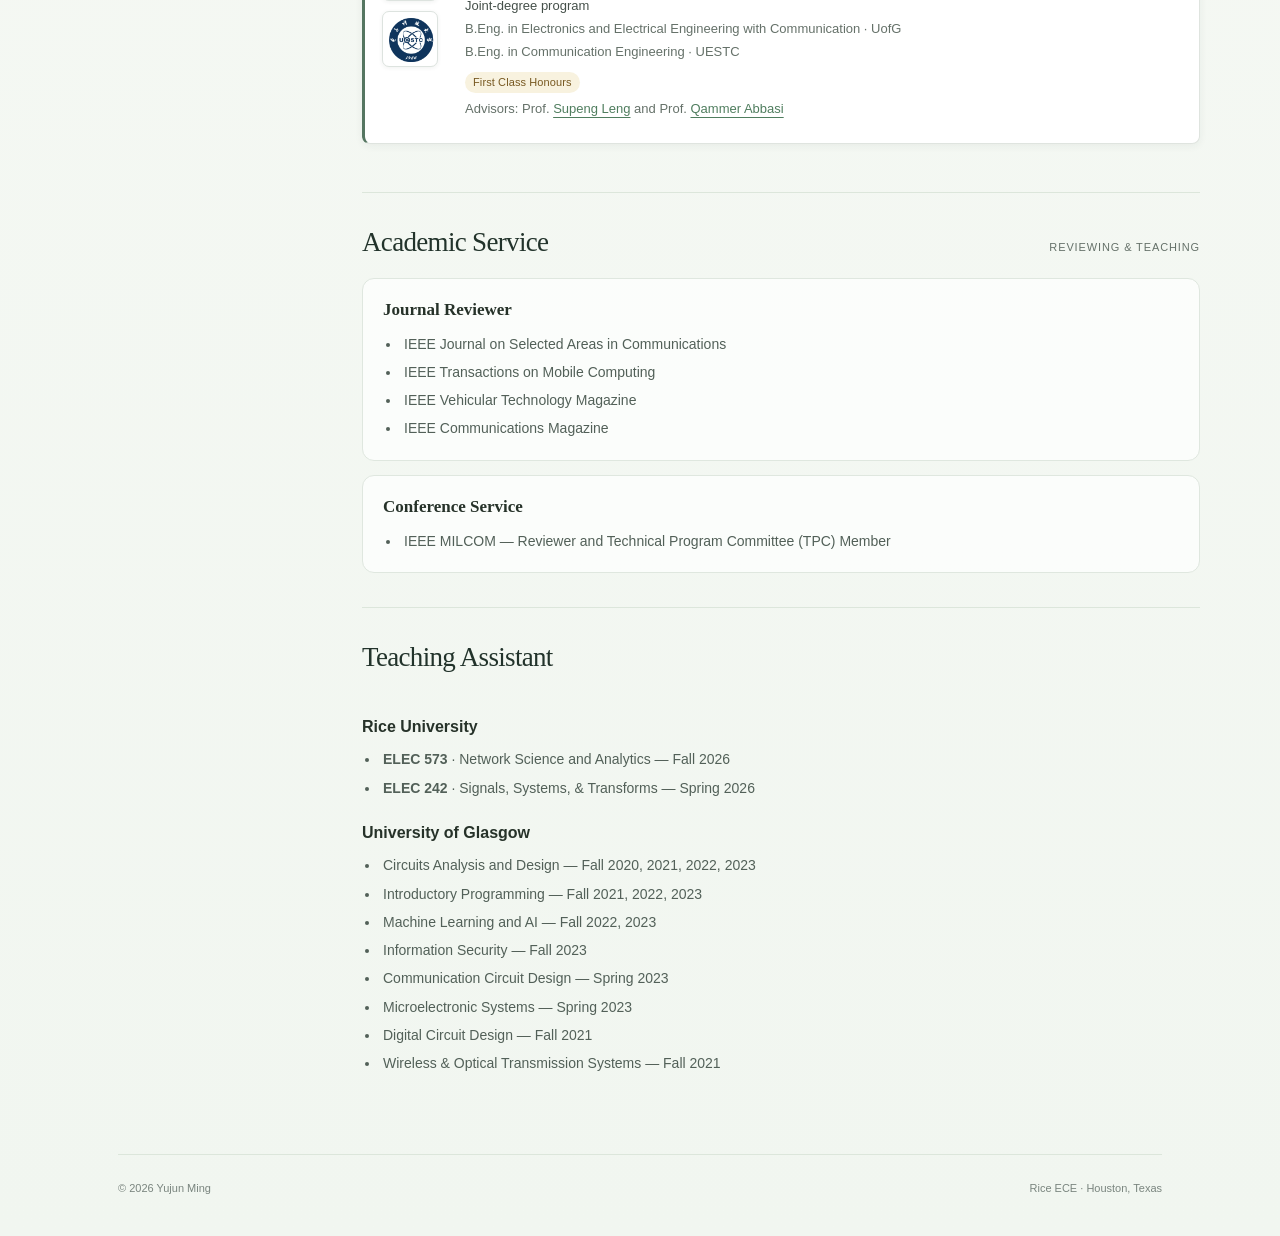
==== commit caec39ef: "Abbreviate University of Glasgow in degree line" ====
--- a/education.html
+++ b/education.html
@@ -86,7 +86,7 @@
 <div class="edu-copy">
 <strong>University of Glasgow<br>University of Electronic Science and Technology of China</strong>
 <p>Joint-degree program</p>
-<p>B.Eng. in Electronics and Electrical Engineering with Communication · University of Glasgow</p>
+<p>B.Eng. in Electronics and Electrical Engineering with Communication · UofG</p>
 <p>B.Eng. in Communication Engineering · UESTC</p>
 <p class="honor">First Class Honours</p>
 <p>Advisors: Prof. <a href="https://scholar.google.com/citations?user=opXb8LAAAAAJ&amp;hl=en" target="_blank" rel="noopener noreferrer">Supeng Leng</a> and Prof. <a href="https://scholar.google.com/citations?user=Q19YO5YAAAAJ&amp;hl=en" target="_blank" rel="noopener noreferrer">Qammer Abbasi</a>
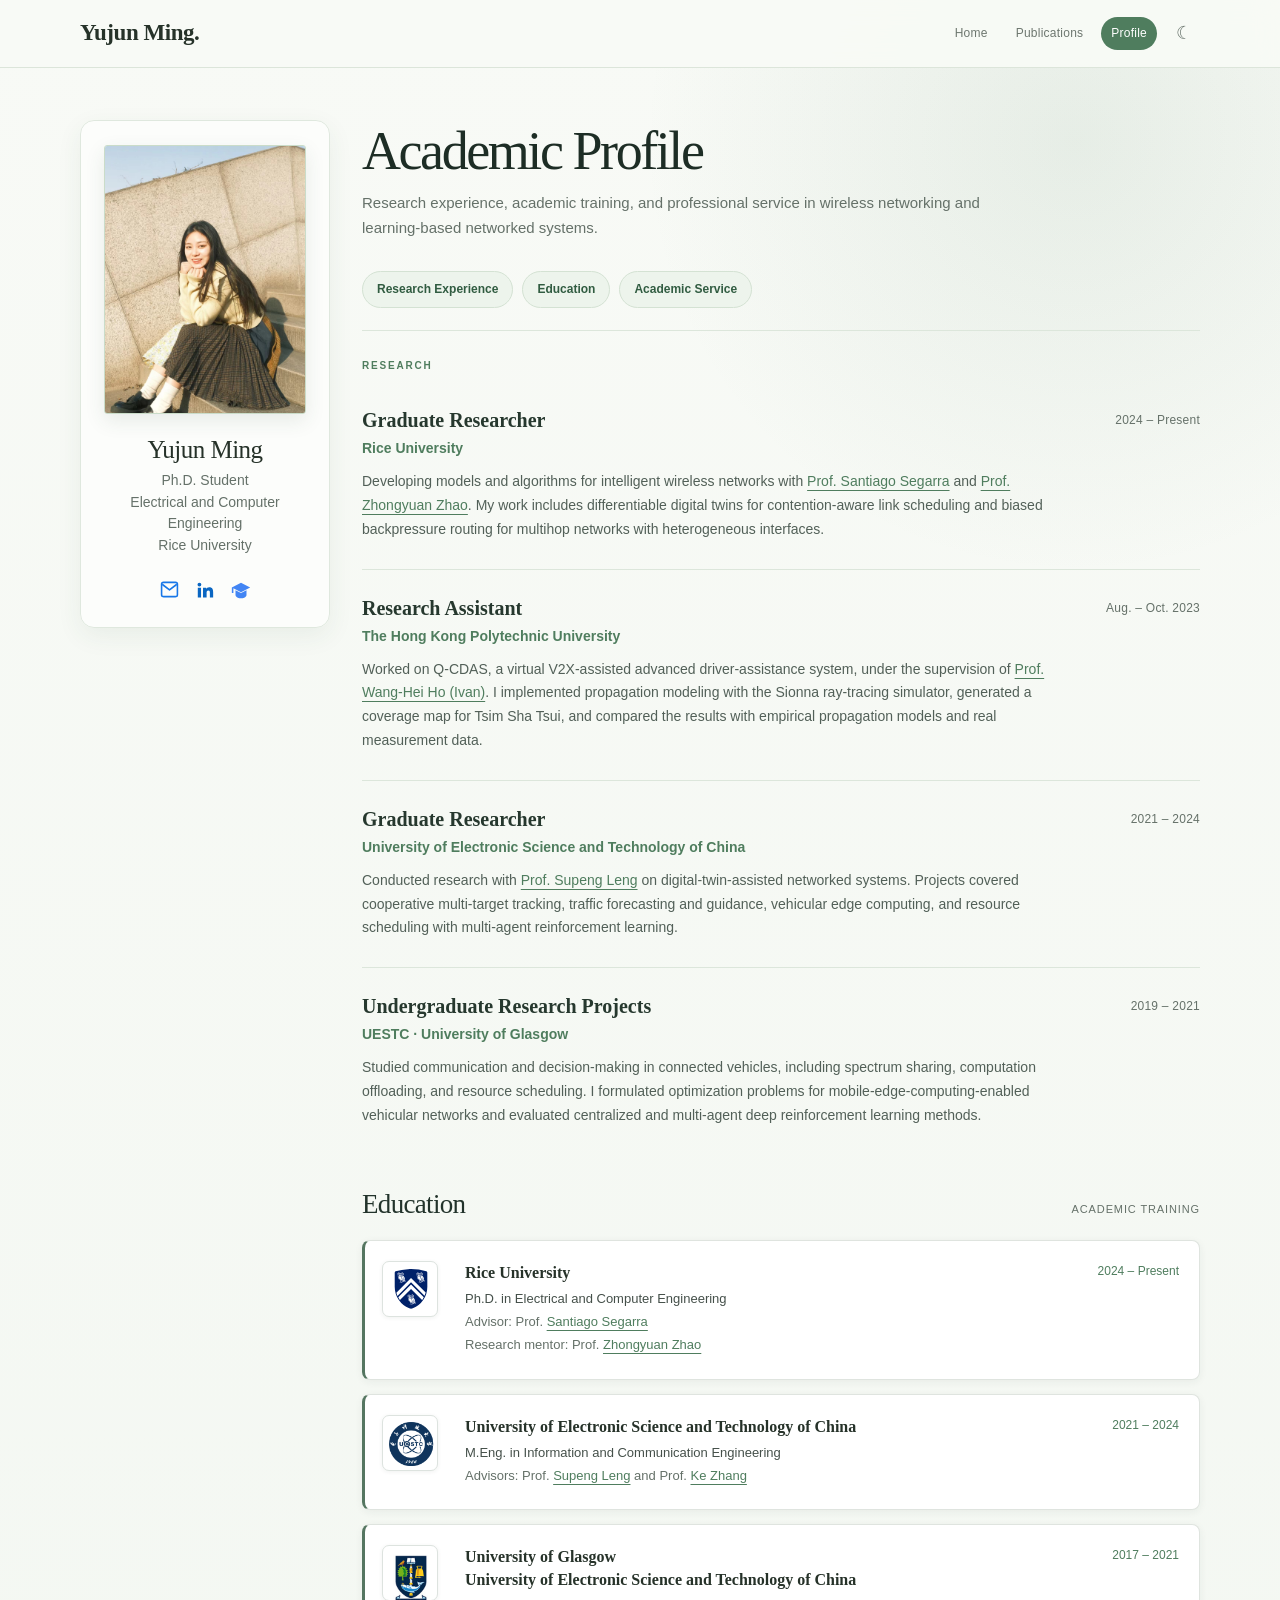
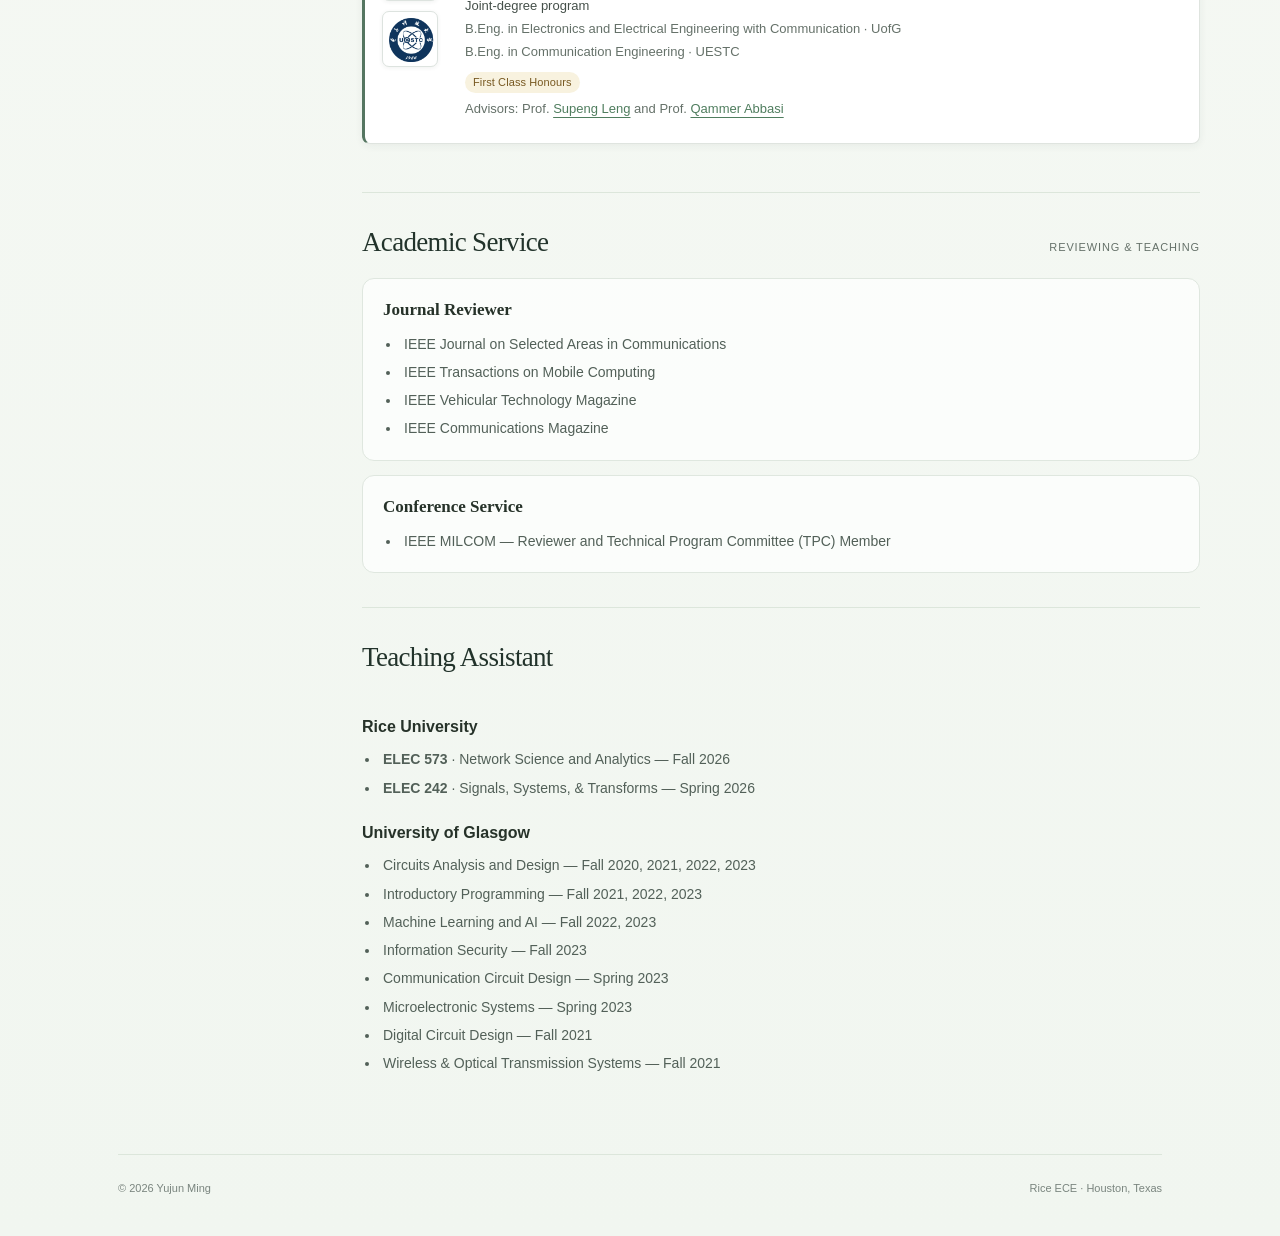
==== commit 8bd119de: "Add Ke Zhang as master advisor" ====
--- a/education.html
+++ b/education.html
@@ -69,7 +69,7 @@
 <div class="edu-copy">
 <strong>University of Electronic Science and Technology of China</strong>
 <p>M.Eng. in Information and Communication Engineering</p>
-<p>Advisor: Prof. <a href="https://scholar.google.com/citations?user=opXb8LAAAAAJ&amp;hl=en" target="_blank" rel="noopener noreferrer">Supeng Leng</a>
+<p>Advisors: Prof. <a href="https://scholar.google.com/citations?user=opXb8LAAAAAJ&amp;hl=en" target="_blank" rel="noopener noreferrer">Supeng Leng</a> and Prof. <a href="https://scholar.google.com/citations?user=P6OgLjoAAAAJ&amp;hl=zh-CN" target="_blank" rel="noopener noreferrer">Ke Zhang</a>
 </p>
 <p class="edu-date">2021 – 2024</p>
 </div>
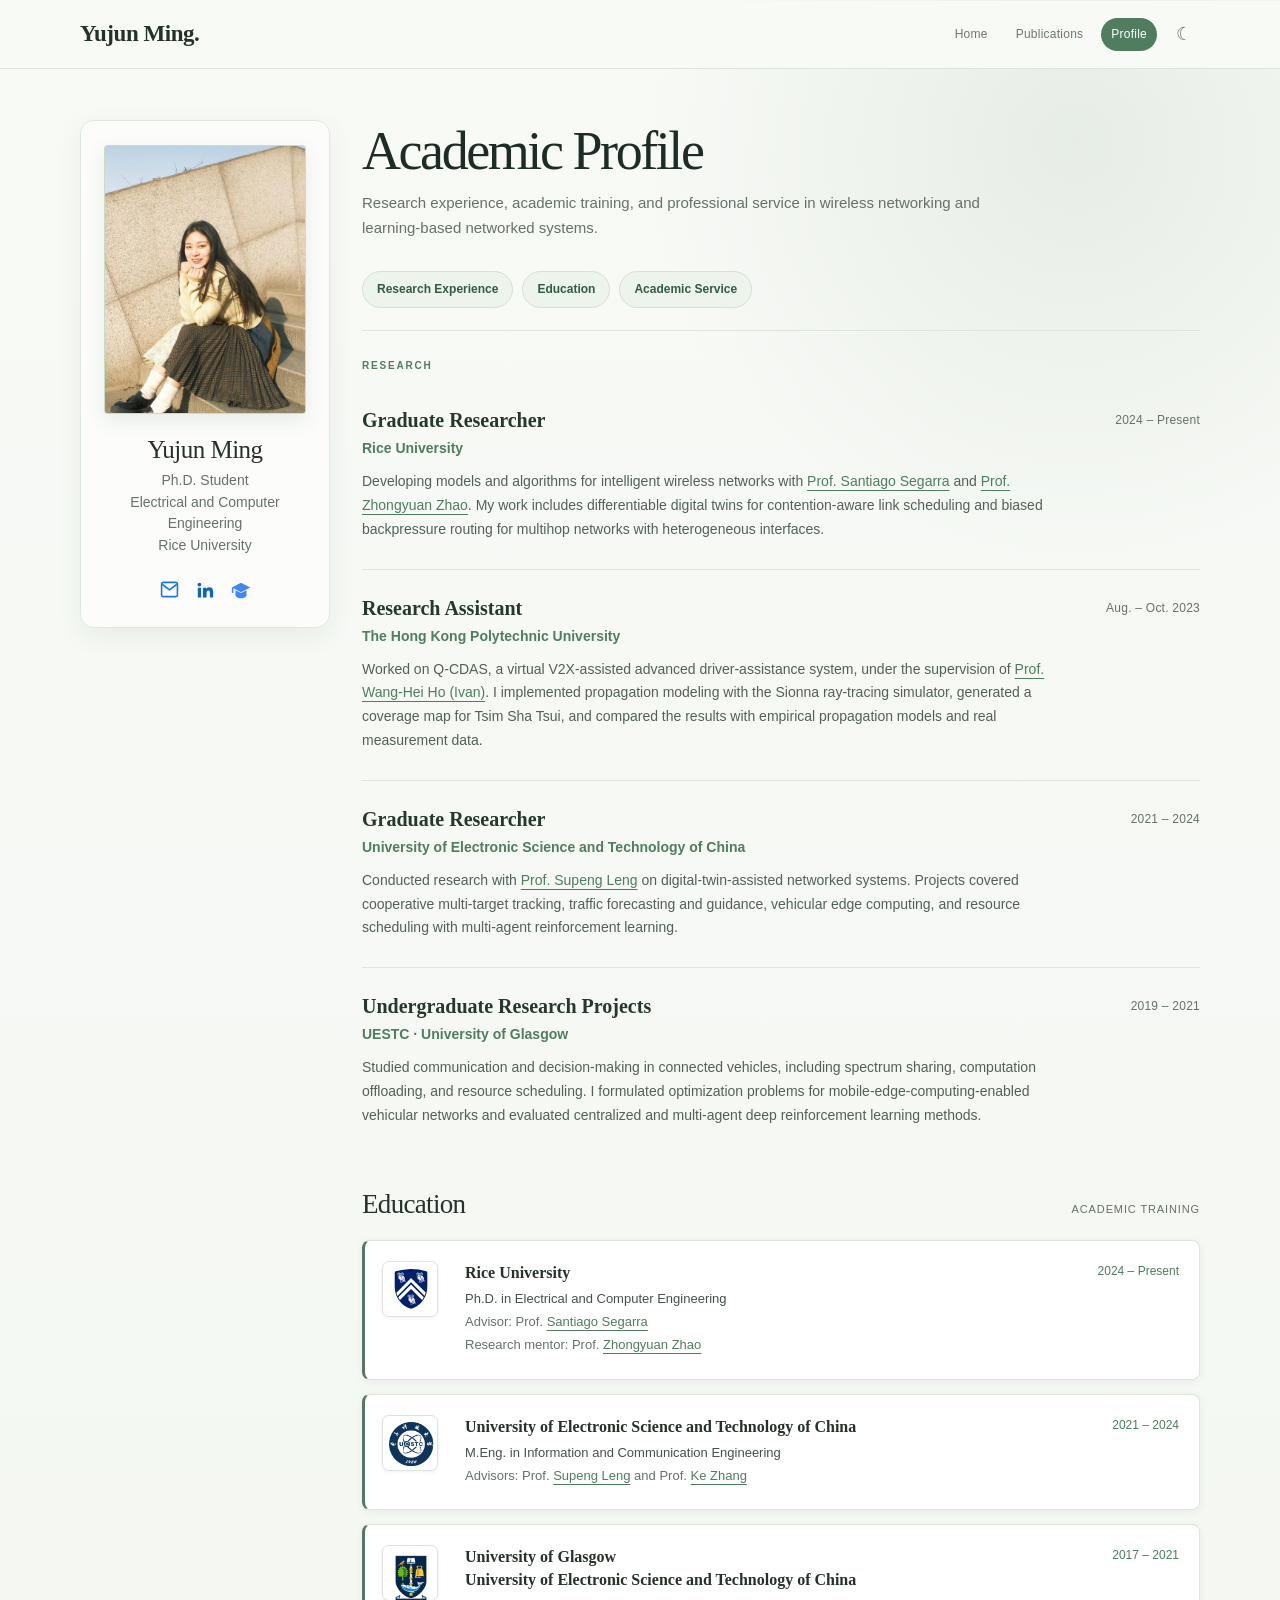
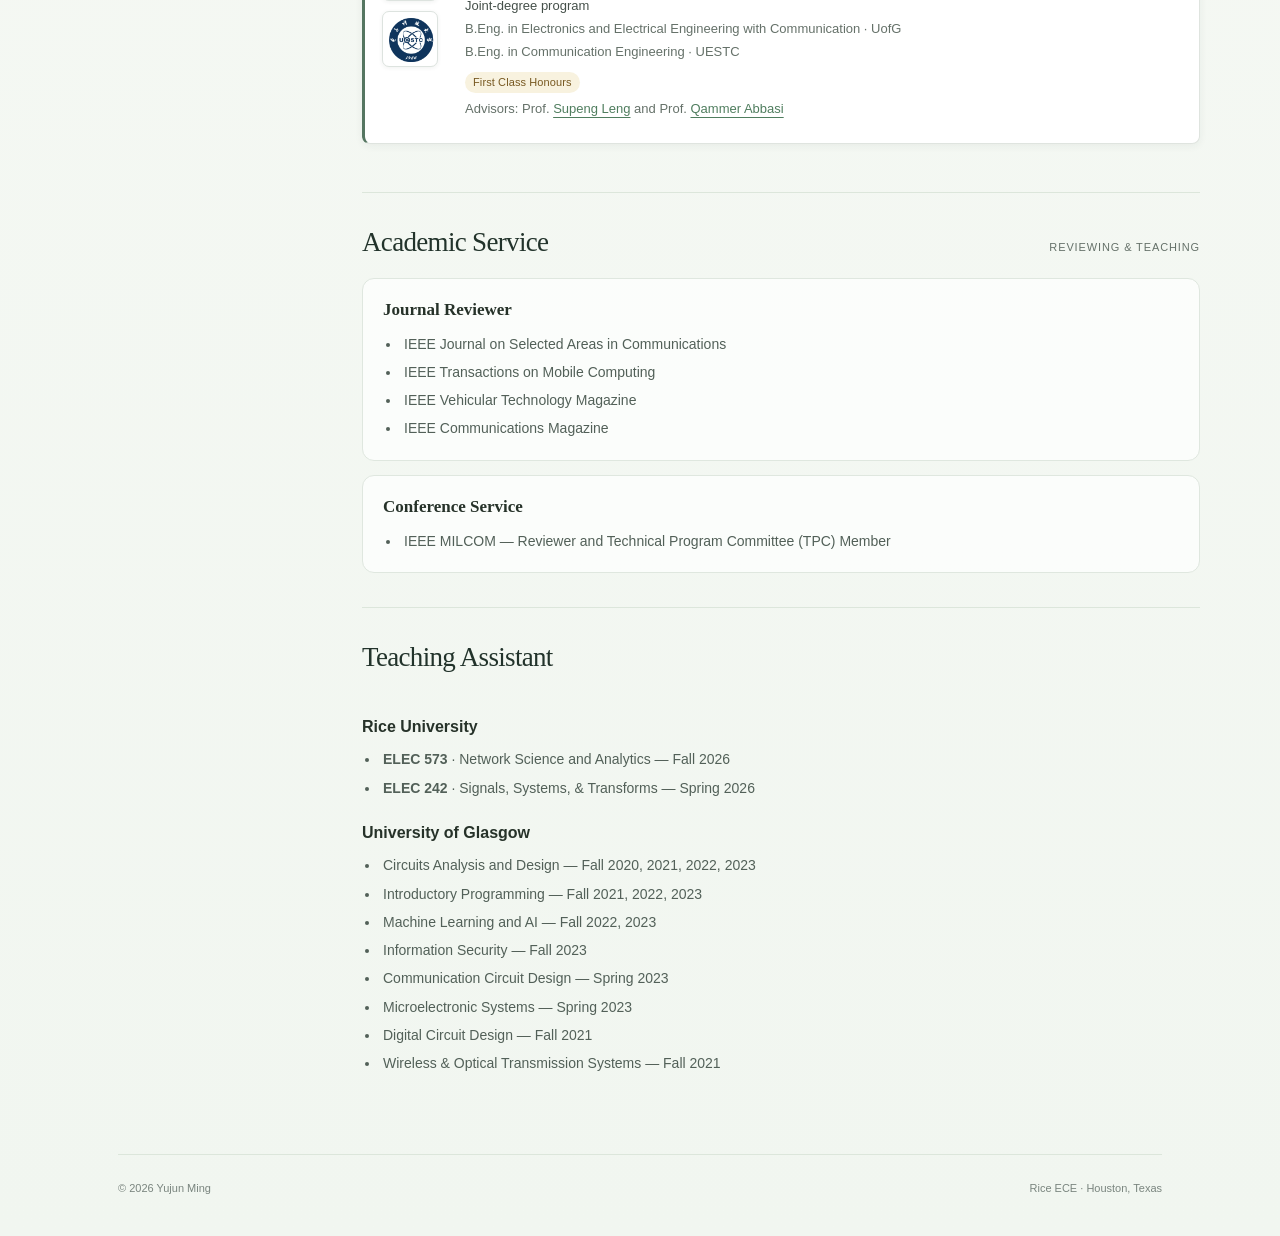
==== commit f0eb63d6: "Align home education card spacing" ====
--- a/education.html
+++ b/education.html
@@ -17,7 +17,7 @@
 #education .edu-card{display:grid;grid-template-columns:48px minmax(0,1fr);gap:16px;margin:14px 0;padding:17px 18px;background:#f6f8f4;border:1px solid #dfe5da;border-left:3px solid #72916a;border-radius:7px;align-items:start}#education .edu-logos{display:flex;flex-direction:column;gap:10px;margin:0;width:48px;align-items:center}#education .edu-copy{max-width:none;min-width:0}#education .edu-logo{width:36px;height:40px;object-fit:contain}#education .crest-box{padding:0;background:none;display:block;width:40px;height:44px}#education .crest-crop{width:40px;height:40px;overflow:hidden;display:block;flex-shrink:0}#education .crest-crop .edu-logo{width:auto;max-width:none;height:40px;object-fit:initial;filter:brightness(0) saturate(100%) invert(17%) sepia(50%) saturate(1500%) hue-rotate(175deg)}#education .edu-copy strong{font-size:15px;line-height:1.4;display:block;margin:0 0 5px}#education .edu-copy p{font-size:13px;line-height:1.65;margin:3px 0}#education .edu-date{color:var(--accent);font-size:12px!important;margin-top:8px!important}#education .edu-copy a{font-weight:500}@media(max-width:760px){#education .edu-card{grid-template-columns:36px minmax(0,1fr);padding:14px 12px;gap:12px}#education .edu-logos{width:36px}#education .edu-logo{width:30px;height:36px}#education .crest-crop{width:34px;height:34px}#education .crest-crop .edu-logo{height:34px}}
 </style>
 <link rel="stylesheet" href="assets/education-polish.css">
-<link rel="stylesheet" href="assets/site-v2.css?v=20261019-1">
+<link rel="stylesheet" href="assets/site-v2.css?v=20261019-2">
 </head>
 <body>
 <header>
--- a/assets/site-v2.css
+++ b/assets/site-v2.css
@@ -251,6 +251,13 @@
   border: 1px solid #e5e8eb;
   border-radius: 14px;
   box-shadow: 0 5px 16px rgba(35, 43, 51, .055);
+}
+
+/* education-polish.css removes the top edge on standalone education pages.
+   Restore the shared card spacing and border when Education appears on Home. */
+.home-page #education {
+  padding-top: 28px;
+  border-top: 1px solid var(--line);
 }
 
 .home-page #news h2::before {
